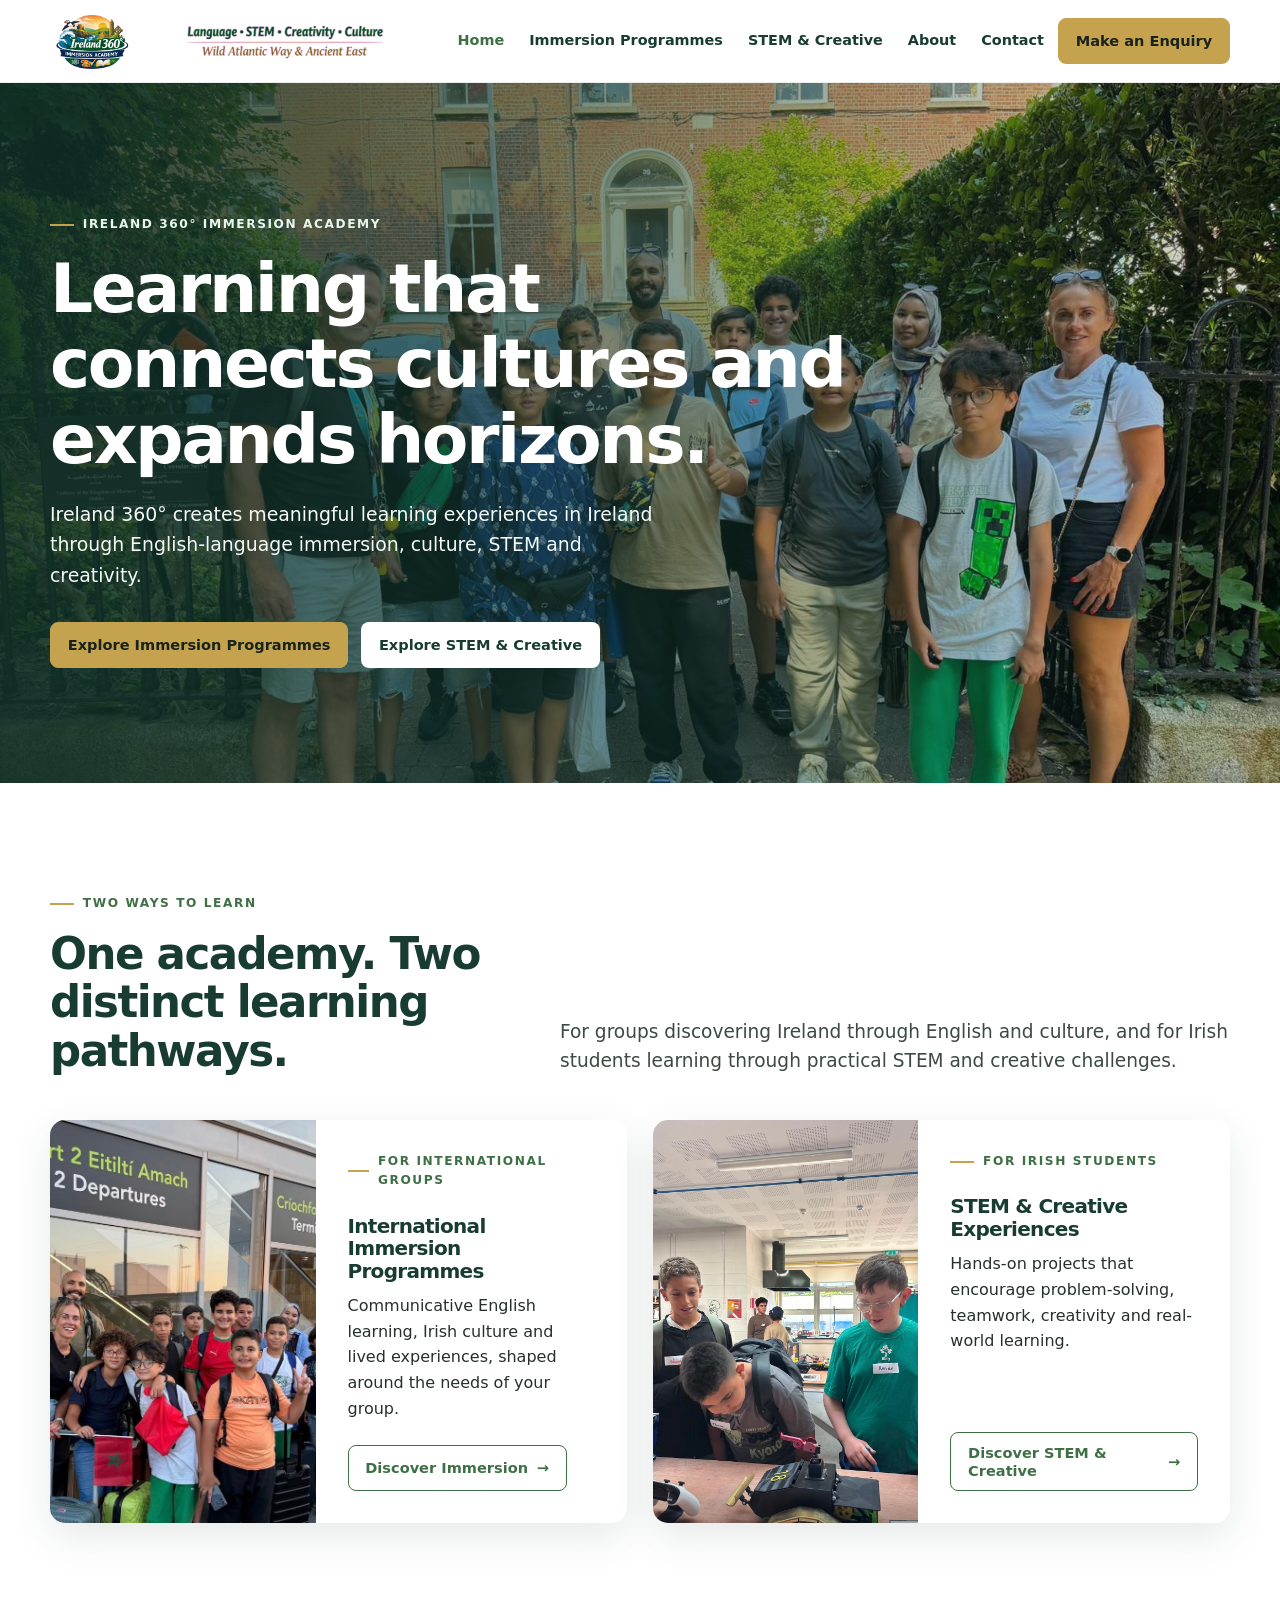
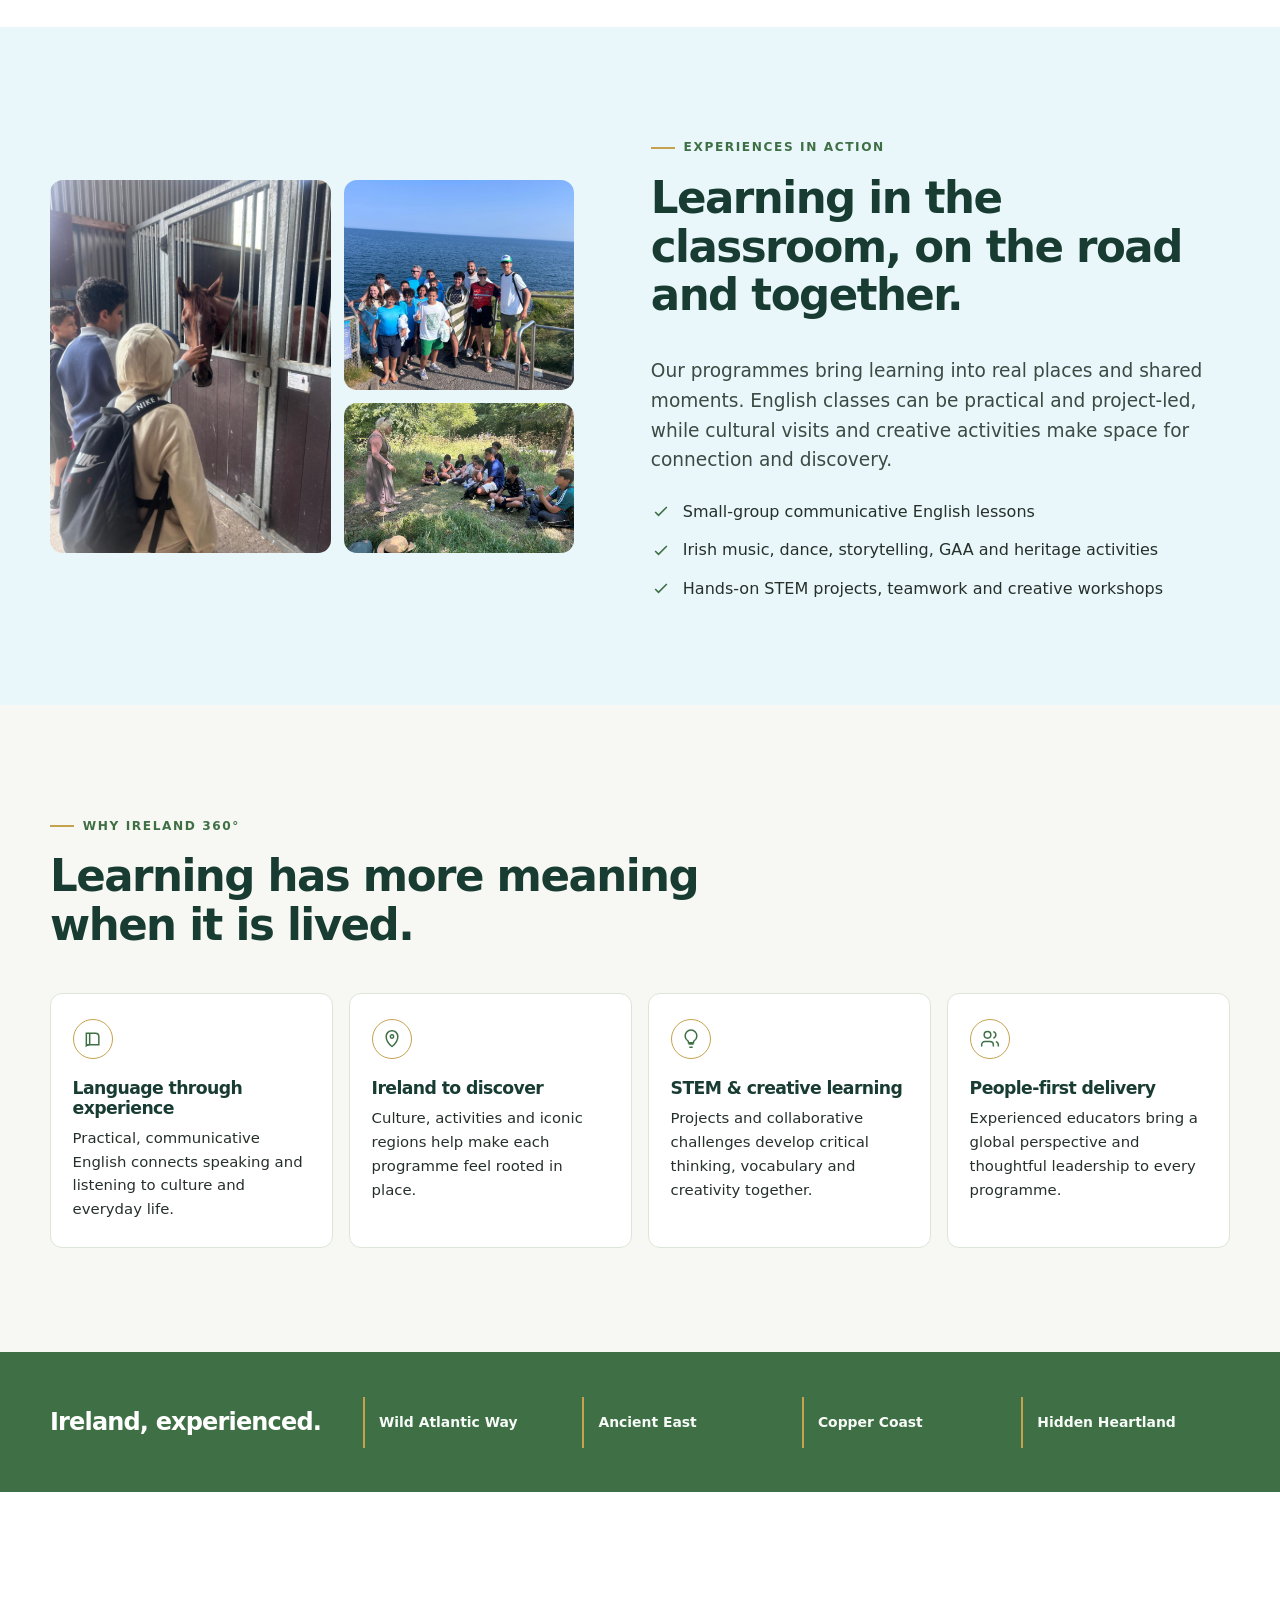
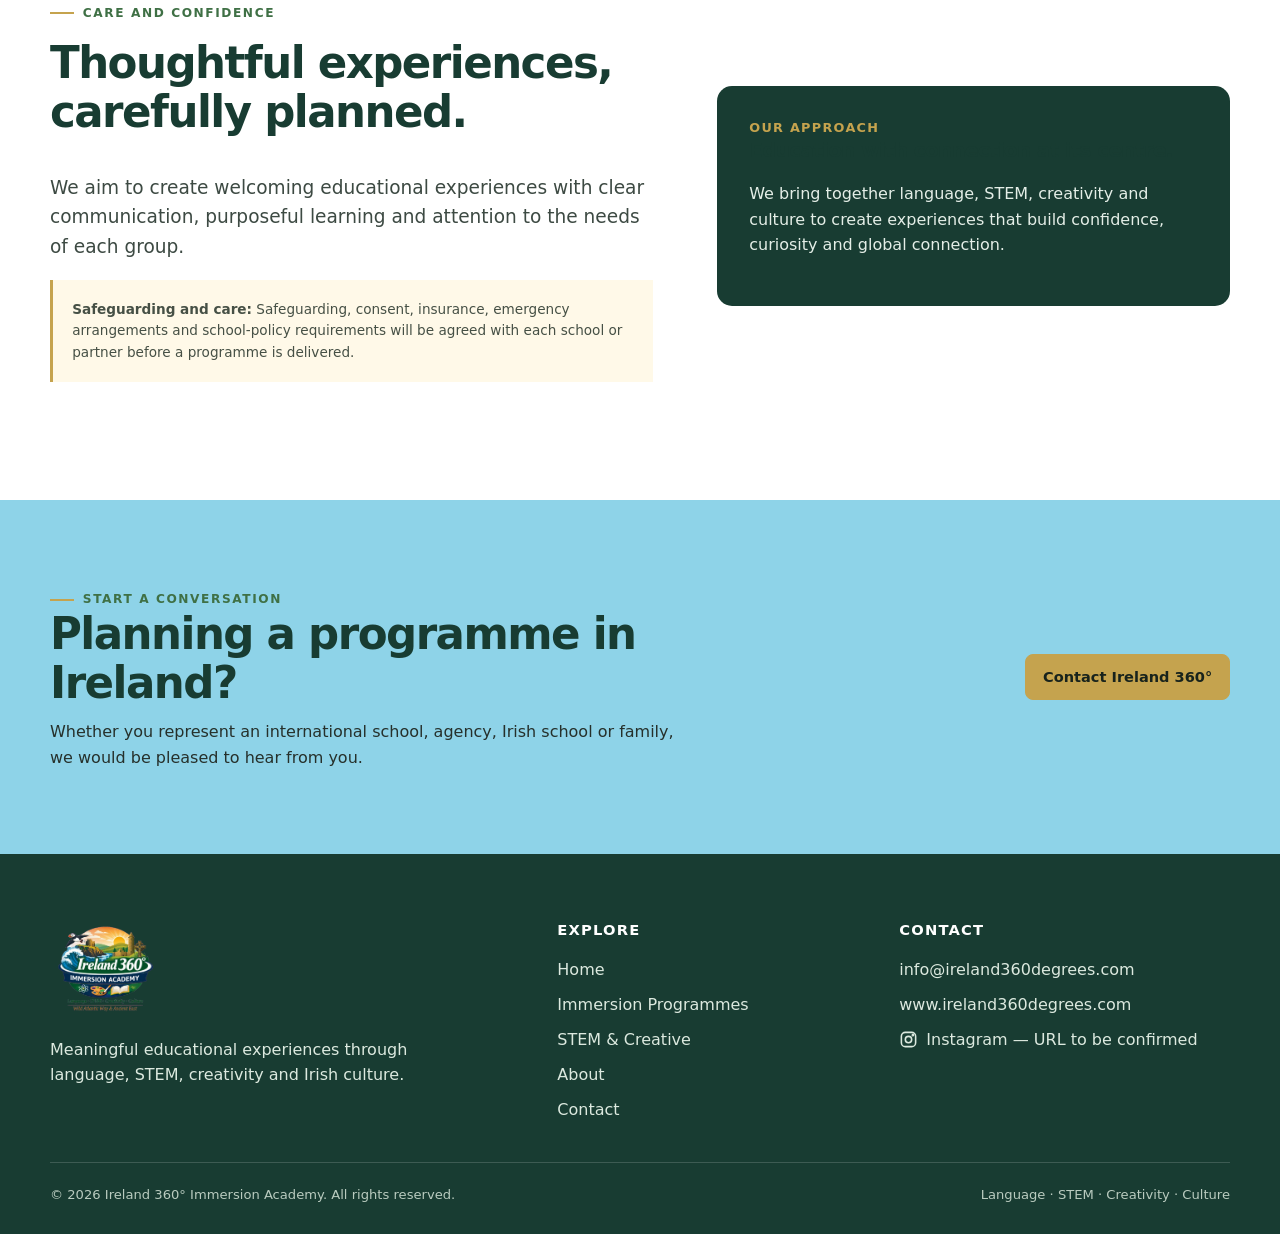
==== index.html @ 7709d3d6 "Publish Ireland 360 website" ====
<!doctype html>
<html lang="en">
<head>
  <meta charset="utf-8">
  <meta name="viewport" content="width=device-width, initial-scale=1">
  <link rel="icon" type="image/png" sizes="512x512" href="assets/favicon-512.png">
  <meta name="description" content="Ireland 360° Immersion Academy creates meaningful learning experiences through language, STEM, creativity and culture in Ireland.">
  <title>Ireland 360° Immersion Academy | Language, STEM, Creativity & Culture</title>
  <link rel="stylesheet" href="style.css">
</head>
<body>
  <a class="skip-link" href="#main">Skip to content</a>
  <header class="site-header">
    <div class="container nav-wrap">
      <a class="brand" href="index.html" aria-label="Ireland 360° Immersion Academy home"><img class="brand__mark" src="assets/logo image-removebg-preview.png" alt="Ireland 360° Immersion Academy"><img class="brand__wordmark" src="assets/logo-writing-upscaled-centred.png" alt="Ireland 360° Immersion Academy"></a>
      <button class="menu-toggle" type="button" aria-label="Open navigation" aria-controls="primary-navigation" aria-expanded="false"><svg viewBox="0 0 24 24" aria-hidden="true"><path d="M4 7h16M4 12h16M4 17h16" fill="none" stroke="currentColor" stroke-width="2" stroke-linecap="round"/></svg></button>
      <nav id="primary-navigation" class="primary-nav" data-open="false" aria-label="Main navigation">
        <a href="index.html" aria-current="page">Home</a><a href="immersion.html">Immersion Programmes</a><a href="stem-creative.html">STEM &amp; Creative</a><a href="about.html">About</a><a href="contact.html">Contact</a><a class="button button--gold" href="contact.html">Make an Enquiry</a>
      </nav>
    </div>
  </header>
  <main id="main">
    <section class="hero">
      <img class="hero__image" src="Photos/ireland-360-marrakech-students-city-group-portrait-01.jpeg" alt="Ireland 360° students and educators together in Dublin" fetchpriority="high">
      <div class="hero__overlay"></div>
      <div class="container hero__content">
        <p class="eyebrow">Ireland 360° Immersion Academy</p>
        <h1>Learning that connects cultures and expands horizons.</h1>
        <p class="lead">Ireland 360° creates meaningful learning experiences in Ireland through English-language immersion, culture, STEM and creativity.</p>
        <div class="hero-actions"><a class="button button--gold" href="immersion.html">Explore Immersion Programmes</a><a class="button button--light" href="stem-creative.html">Explore STEM &amp; Creative</a></div>
      </div>
    </section>

    <section class="section section--white">
      <div class="container">
        <div class="section-heading"><div><p class="eyebrow">Two ways to learn</p><h2>One academy. Two distinct learning pathways.</h2></div><p class="lead">For groups discovering Ireland through English and culture, and for Irish students learning through practical STEM and creative challenges.</p></div>
        <div class="pathways">
          <article class="pathway-card"><img class="pathway-card__image" src="Photos/ireland-360-marrakech-students-dublin-airport-arrival-01.jpeg" alt="Students arriving in Ireland at Dublin Airport" loading="lazy"><div class="pathway-card__body"><p class="eyebrow">For international groups</p><h3>International Immersion Programmes</h3><p>Communicative English learning, Irish culture and lived experiences, shaped around the needs of your group.</p><a class="button button--ghost" href="immersion.html">Discover Immersion <span aria-hidden="true">→</span></a></div></article>
          <article class="pathway-card"><img class="pathway-card__image" src="Photos/ireland-360-marrakech-students-classroom-activity-01.jpeg" alt="Students taking part in a hands-on classroom activity" loading="lazy"><div class="pathway-card__body"><p class="eyebrow">For Irish students</p><h3>STEM &amp; Creative Experiences</h3><p>Hands-on projects that encourage problem-solving, teamwork, creativity and real-world learning.</p><a class="button button--ghost" href="stem-creative.html">Discover STEM &amp; Creative <span aria-hidden="true">→</span></a></div></article>
        </div>
      </div>
    </section>

    <section class="section section--sky"><div class="container experience"><div class="photo-grid"><img src="Photos/ireland-360-marrakech-students-national-stud-horse-stables-01.jpeg" alt="Students visiting the National Stud horse stables" loading="lazy"><img src="Photos/ireland-360-marrakech-students-coastal-swim-02.jpeg" alt="Students enjoying a coastal swim in Ireland" loading="lazy"><img src="Photos/ireland-360-marrakech-students-historic-house-interior-01.jpeg" alt="Students exploring the interior of a historic Irish house" loading="lazy"></div><div><p class="eyebrow">Experiences in action</p><h2>Learning in the classroom, on the road and together.</h2><p class="lead">Our programmes bring learning into real places and shared moments. English classes can be practical and project-led, while cultural visits and creative activities make space for connection and discovery.</p><ul class="check-list"><li><svg viewBox="0 0 24 24" fill="none" stroke="currentColor" stroke-width="2"><path d="m5 12 4 4L19 6"/></svg><span>Small-group communicative English lessons</span></li><li><svg viewBox="0 0 24 24" fill="none" stroke="currentColor" stroke-width="2"><path d="m5 12 4 4L19 6"/></svg><span>Irish music, dance, storytelling, GAA and heritage activities</span></li><li><svg viewBox="0 0 24 24" fill="none" stroke="currentColor" stroke-width="2"><path d="m5 12 4 4L19 6"/></svg><span>Hands-on STEM projects, teamwork and creative workshops</span></li></ul></div></div></section>

    <section class="section">
      <div class="container"><div class="section-heading"><div><p class="eyebrow">Why Ireland 360°</p><h2>Learning has more meaning when it is lived.</h2></div></div>
        <div class="values">
          <article class="value"><div class="value__icon"><svg viewBox="0 0 24 24" aria-hidden="true"><path d="M4 5h11a4 4 0 0 1 4 4v10H8a4 4 0 0 0-4 1V5Z"/><path d="M8 19a4 4 0 0 0-4 1M8 5v14"/></svg></div><h3>Language through experience</h3><p>Practical, communicative English connects speaking and listening to culture and everyday life.</p></article>
          <article class="value"><div class="value__icon"><svg viewBox="0 0 24 24" aria-hidden="true"><path d="M12 21s7-5.3 7-12A7 7 0 1 0 5 9c0 6.7 7 12 7 12Z"/><circle cx="12" cy="9" r="2"/></svg></div><h3>Ireland to discover</h3><p>Culture, activities and iconic regions help make each programme feel rooted in place.</p></article>
          <article class="value"><div class="value__icon"><svg viewBox="0 0 24 24" aria-hidden="true"><path d="M9 18h6M10 22h4M8 14a7 7 0 1 1 8 0c-1.1.7-1 2.4-1 2.4H9S9.1 14.7 8 14Z"/></svg></div><h3>STEM &amp; creative learning</h3><p>Projects and collaborative challenges develop critical thinking, vocabulary and creativity together.</p></article>
          <article class="value"><div class="value__icon"><svg viewBox="0 0 24 24" aria-hidden="true"><path d="M16 21v-2a4 4 0 0 0-4-4H6a4 4 0 0 0-4 4v2M9 11a4 4 0 1 0 0-8 4 4 0 0 0 0 8ZM22 21v-2a4 4 0 0 0-3-3.87M16 3.13a4 4 0 0 1 0 7.75"/></svg></div><h3>People-first delivery</h3><p>Experienced educators bring a global perspective and thoughtful leadership to every programme.</p></article>
        </div>
      </div>
    </section>

    <section class="regions"><div class="container regions__inner"><h2>Ireland, experienced.</h2><div class="region-list"><div class="region">Wild Atlantic Way</div><div class="region">Ancient East</div><div class="region">Copper Coast</div><div class="region">Hidden Heartland</div></div></div></section>

    <section class="section section--white"><div class="container confidence"><div><p class="eyebrow">Care and confidence</p><h2>Thoughtful experiences, carefully planned.</h2><p class="lead">We aim to create welcoming educational experiences with clear communication, purposeful learning and attention to the needs of each group.</p><p class="note"><strong>Safeguarding and care:</strong> Safeguarding, consent, insurance, emergency arrangements and school-policy requirements will be agreed with each school or partner before a programme is delivered.</p></div><aside class="confidence__panel"><strong>Our approach</strong><h3>Education with connection at its centre.</h3><p>We bring together language, STEM, creativity and culture to create experiences that build confidence, curiosity and global connection.</p></aside></div></section>

    <section class="cta-band"><div class="container cta-band__inner"><div><p class="eyebrow">Start a conversation</p><h2>Planning a programme in Ireland?</h2><p>Whether you represent an international school, agency, Irish school or family, we would be pleased to hear from you.</p></div><a class="button button--gold" href="contact.html">Contact Ireland 360°</a></div></section>
  </main>
  <footer class="site-footer"><div class="container"><div class="footer-grid"><div class="footer-brand"><img src="assets/logo-removebg-preview.png" alt="Ireland 360° Immersion Academy"><p>Meaningful educational experiences through language, STEM, creativity and Irish culture.</p></div><div><p class="footer-title">Explore</p><nav class="footer-links" aria-label="Footer navigation"><a href="index.html">Home</a><a href="immersion.html">Immersion Programmes</a><a href="stem-creative.html">STEM &amp; Creative</a><a href="about.html">About</a><a href="contact.html">Contact</a></nav></div><div><p class="footer-title">Contact</p><div class="footer-links"><a href="mailto:info@ireland360degrees.com">info@ireland360degrees.com</a><a href="https://www.ireland360degrees.com">www.ireland360degrees.com</a><a class="instagram" href="#" aria-label="Instagram profile (URL to be confirmed)"><svg viewBox="0 0 24 24" fill="none" stroke="currentColor" stroke-width="2" aria-hidden="true"><rect x="3" y="3" width="18" height="18" rx="5"/><circle cx="12" cy="12" r="4"/><circle cx="17.5" cy="6.5" r=".7" fill="currentColor"/></svg>Instagram — URL to be confirmed</a></div></div></div><div class="footer-bottom"><span>© 2026 Ireland 360° Immersion Academy. All rights reserved.</span><span>Static prototype</span></div></div></footer>
  <script src="script.js"></script>
</body>
</html>
---- style.css ----
/* Ireland 360° Immersion Academy - shared site styles */
:root {
  --forest: #3F7045;
  --navy: #183C32;
  --moss: #6D8249;
  --gold: #C5A34E;
  --sky: #8ED3E8;
  --ivory: #F7F8F3;
  --charcoal: #26302B;
  --white: #FFFFFF;
  --border: #DDE5D8;
  --shadow: 0 14px 40px rgba(24, 60, 50, .11);
  --radius: 15px;
  --content: 1180px;
}

* { box-sizing: border-box; }
html { scroll-behavior: smooth; }
#get-in-touch { scroll-margin-top: 90px; }
body { margin: 0; overflow-x: hidden; background: var(--ivory); color: var(--charcoal); font-family: Inter, ui-sans-serif, system-ui, -apple-system, BlinkMacSystemFont, "Segoe UI", sans-serif; font-size: 16px; line-height: 1.6; }
img { display: block; max-width: 100%; }
a { color: inherit; text-decoration: none; }
button, input, select, textarea { font: inherit; }
button { cursor: pointer; }

.skip-link { position: fixed; z-index: 100; top: -5rem; left: 1rem; padding: .7rem 1rem; color: var(--white); background: var(--navy); border-radius: 0 0 8px 8px; }
.skip-link:focus { top: 0; }
:focus-visible { outline: 3px solid var(--gold); outline-offset: 3px; }

.container { width: min(var(--content), calc(100% - 3rem)); margin-inline: auto; }
.section { padding: 6.5rem 0; }
.section--white { background: var(--white); }
.section--sky { background: #e9f7fb; }
.eyebrow { display: inline-flex; align-items: center; gap: .55rem; margin: 0 0 1rem; color: var(--forest); font-size: .76rem; font-weight: 800; letter-spacing: .13em; text-transform: uppercase; }
.eyebrow::before { width: 24px; height: 2px; background: var(--gold); content: ""; }
h1, h2, h3, p { margin-top: 0; }
h1, h2, h3 { color: var(--navy); font-weight: 750; letter-spacing: -.035em; line-height: 1.12; }
h1 { max-width: 800px; font-size: clamp(2.45rem, 5.3vw, 4.85rem); }
h2 { font-size: clamp(2rem, 3.4vw, 3rem); }
h3 { font-size: 1.25rem; }
.lead { max-width: 670px; color: #3d4a43; font-size: 1.16rem; }
.section-heading { display: flex; align-items: end; justify-content: space-between; gap: 2rem; margin-bottom: 2.75rem; }
.section-heading h2 { max-width: 650px; margin-bottom: 0; }
.section-heading .lead { margin-bottom: 0; }

.site-header { position: sticky; z-index: 50; top: 0; border-bottom: 1px solid rgba(24,60,50,.09); background: rgba(255,255,255,.96); backdrop-filter: blur(11px); }
.nav-wrap { display: flex; min-height: 82px; align-items: center; justify-content: space-between; gap: 1.5rem; }
.brand { display: inline-flex; flex: 0 0 auto; align-items: center; }
.brand img { width: 136px; height: 65px; object-fit: contain; object-position: left center; }
.site-header .brand { gap: 1rem; }
.site-header .brand > img:first-child { width: 82px; height: 65px; content: url("assets/logo image-removebg-preview.png"); }
.site-header .brand .brand__wordmark { display: none; }
.site-header .brand::after { width: 270px; height: 52px; background: url("assets/logo-writing-upscaled-centred.png") center / contain no-repeat; content: ""; }
.primary-nav { display: flex; align-items: center; gap: .2rem; }
.primary-nav a:not(.button) { padding: .6rem .68rem; color: var(--navy); font-size: .9rem; font-weight: 700; }
.primary-nav a:not(.button):hover, .primary-nav a[aria-current="page"] { color: var(--forest); }
.menu-toggle { display: none; width: 44px; height: 44px; padding: 0; border: 1px solid var(--border); border-radius: 10px; background: var(--white); color: var(--navy); }
.menu-toggle svg { width: 22px; height: 22px; }

.button { display: inline-flex; min-height: 46px; align-items: center; justify-content: center; gap: .55rem; padding: .68rem 1.05rem; border: 1px solid transparent; border-radius: 8px; font-size: .91rem; font-weight: 800; line-height: 1.2; transition: transform .18s ease, box-shadow .18s ease, background .18s ease; }
.button:hover { transform: translateY(-2px); box-shadow: 0 8px 20px rgba(24,60,50,.16); }
.button--gold { border-color: var(--gold); background: var(--gold); color: #18231c; }
.button--forest { border-color: var(--forest); background: var(--forest); color: var(--white); }
.button--light { border-color: rgba(255,255,255,.65); background: var(--white); color: var(--navy); }
.button--ghost { border-color: var(--forest); background: transparent; color: var(--forest); }

.hero { position: relative; min-height: min(700px, calc(100svh - 82px)); display: grid; align-items: end; overflow: hidden; background: var(--navy); color: var(--white); }
.hero__image, .hero__overlay { position: absolute; inset: 0; }
.hero__image { width: 100%; height: 100%; object-fit: cover; object-position: center 45%; }
.hero__overlay { background: linear-gradient(90deg, rgba(16,48,39,.87) 0%, rgba(20,58,48,.55) 48%, rgba(24,60,50,.12) 100%); }
.hero__content { position: relative; z-index: 1; padding: clamp(4rem, 9vw, 8rem) 0; }
.hero h1 { margin-bottom: 1.3rem; color: var(--white); }
.hero .eyebrow { color: #e7f7ec; }
.hero .lead { max-width: 610px; color: #f5faf6; font-size: 1.18rem; }
.hero-actions { display: flex; flex-wrap: wrap; gap: .8rem; margin-top: 2rem; }
.page-hero { position: relative; min-height: 470px; display: grid; align-items: end; overflow: hidden; color: var(--white); background: var(--navy); }
.page-hero .hero__overlay { background: linear-gradient(90deg, rgba(17,50,41,.94), rgba(17,50,41,.68) 68%, rgba(17,50,41,.42)); }
.page-hero .eyebrow { color: var(--white); }
.page-hero h1, .page-hero .lead { color: var(--white); text-shadow: 0 1px 2px rgba(8, 28, 23, .45); }
.page-hero .hero__content { padding: 6rem 0 4.5rem; }
.page-hero h1 { color: var(--white); }

.pathways { display: grid; grid-template-columns: repeat(2, minmax(0, 1fr)); gap: 1.6rem; }
.pathway-card { display: grid; grid-template-columns: 46% 54%; min-height: 330px; overflow: hidden; border-radius: var(--radius); background: var(--white); box-shadow: var(--shadow); }
.pathway-card__image { width: 100%; height: 100%; object-fit: cover; }
.pathway-card__body { display: flex; flex-direction: column; align-items: flex-start; padding: 2rem; }
.pathway-card__body h3 { margin-bottom: .7rem; }
.pathway-card__body p { margin-bottom: 1.5rem; }
.pathway-card .button { margin-top: auto; }

.values { display: grid; grid-template-columns: repeat(4, 1fr); gap: 1rem; }
.value { padding: 1.55rem 1.35rem; border: 1px solid var(--border); border-radius: 12px; background: var(--white); }
.value__icon { width: 40px; height: 40px; display: grid; place-items: center; margin-bottom: 1.25rem; border: 1.5px solid var(--gold); border-radius: 50%; color: var(--forest); }
.value__icon svg { width: 20px; height: 20px; stroke: currentColor; stroke-width: 1.8; fill: none; }
.value h3 { margin-bottom: .55rem; font-size: 1.08rem; }
.value p { margin-bottom: 0; font-size: .93rem; }

.experience { display: grid; grid-template-columns: .95fr 1.05fr; align-items: center; gap: clamp(2rem, 6vw, 6rem); }
.photo-grid { display: grid; grid-template-columns: 1.1fr .9fr; grid-template-rows: 210px 150px; gap: .8rem; }
.photo-grid img { width: 100%; height: 100%; border-radius: 13px; object-fit: cover; }
.photo-grid img:first-child { grid-row: span 2; }
.check-list { display: grid; gap: .8rem; padding: 0; margin: 1.5rem 0 0; list-style: none; }
.check-list li { display: flex; gap: .75rem; align-items: flex-start; }
.check-list svg { flex: 0 0 auto; width: 20px; height: 20px; margin-top: .22rem; color: var(--forest); }

.regions { padding: 2.8rem 0; color: var(--white); background: var(--forest); }
.regions__inner { display: grid; grid-template-columns: auto 1fr; align-items: center; gap: 2.6rem; }
.regions h2 { margin: 0; color: var(--white); font-size: 1.5rem; }
.region-list { display: grid; grid-template-columns: repeat(4, 1fr); gap: .65rem; }
.region { padding: .9rem; border-left: 2px solid var(--gold); color: #f7fbf8; font-size: .87rem; font-weight: 750; }

.confidence { display: grid; grid-template-columns: 1fr .85fr; gap: 4rem; align-items: center; }
.note { padding: 1.15rem 1.2rem; border-left: 3px solid var(--gold); background: #fff9e8; color: #465045; font-size: .85rem; }
.confidence__panel { padding: 2rem; border-radius: var(--radius); background: var(--navy); color: var(--white); }
.confidence__panel p { color: #e4eee7; }
.confidence__panel strong { display: block; color: var(--gold); font-size: .8rem; letter-spacing: .1em; text-transform: uppercase; }

.cta-band { padding: 5.2rem 0; background: var(--sky); }
.cta-band__inner { display: flex; align-items: center; justify-content: space-between; gap: 2rem; }
.cta-band h2 { max-width: 650px; margin: 0 0 .75rem; }
.cta-band p { max-width: 650px; margin: 0; }

.split { display: grid; grid-template-columns: 1fr 1fr; gap: clamp(2rem, 7vw, 7rem); align-items: center; }
.split--reverse .split__content { order: 2; }
.split__image { width: 100%; min-height: 420px; border-radius: var(--radius); object-fit: cover; box-shadow: var(--shadow); }
.about-profile .split__image { width: min(100%, 360px); min-height: 0; aspect-ratio: 1 / 1; justify-self: center; object-position: center; }
.topic-grid { display: grid; grid-template-columns: repeat(3, 1fr); gap: 1rem; }
.topic-card { padding: 1.5rem; border-radius: 12px; background: var(--white); border: 1px solid var(--border); }
.topic-card h3 { margin-bottom: .55rem; font-size: 1.1rem; }
.topic-card p { margin-bottom: 0; font-size: .92rem; }
.numbered { display: grid; gap: 1.25rem; }
.numbered__item { display: grid; grid-template-columns: 38px 1fr; gap: .9rem; }
.numbered__item span { width: 38px; height: 38px; display: grid; place-items: center; border-radius: 50%; background: var(--forest); color: var(--white); font-weight: 800; }
.numbered__item h3 { margin-bottom: .2rem; }
.numbered__item p { margin-bottom: 0; }

.about-intro { display: grid; grid-template-columns: 1fr .87fr; align-items: start; gap: 5rem; }
.quote-block { padding: 2.2rem; border-radius: var(--radius); background: var(--forest); color: var(--white); }
.quote-block p { margin: 0; color: var(--white); font-size: 1.35rem; line-height: 1.35; }
.quote-block .eyebrow { margin-top: 1.25rem; margin-bottom: 0; color: #e5f5e8; }
.about-images { display: grid; grid-template-columns: 1.1fr .9fr; gap: .9rem; margin-top: 3rem; }
.about-images img { width: 100%; height: 320px; border-radius: var(--radius); object-fit: cover; }
.about-images img:last-child { margin-top: 3rem; }
.about-images--single { grid-template-columns: minmax(0, 1fr); max-width: 760px; margin-inline: auto; }
.about-images--single img { width: 100%; aspect-ratio: 1 / 1; height: auto; margin-top: 0 !important; object-fit: cover; object-position: center 58%; }

.contact-grid { display: grid; grid-template-columns: .8fr 1.2fr; gap: clamp(2rem, 7vw, 7rem); align-items: start; }
.contact-details { display: grid; gap: 1rem; margin-top: 2rem; }
.contact-detail { padding: 1.1rem 1.15rem; border-radius: 10px; background: var(--white); box-shadow: 0 6px 18px rgba(24,60,50,.06); }
.contact-detail:hover { box-shadow: 0 10px 24px rgba(24,60,50,.1); }
.contact-detail span { display: block; margin-bottom: .12rem; color: var(--moss); font-size: .75rem; font-weight: 800; letter-spacing: .09em; text-transform: uppercase; }
.contact-detail a { color: var(--navy); font-weight: 750; overflow-wrap: anywhere; }
.contact-form { padding: clamp(1.5rem, 4vw, 2.6rem); border-radius: var(--radius); background: var(--white); box-shadow: var(--shadow); }
.form-row { display: grid; grid-template-columns: 1fr 1fr; gap: 1rem; }
.field { display: grid; gap: .42rem; margin-bottom: 1.05rem; }
label { color: var(--navy); font-size: .9rem; font-weight: 750; }
input, select, textarea { width: 100%; padding: .78rem .85rem; border: 1px solid #bdc9bf; border-radius: 8px; background: var(--white); color: var(--charcoal); }
textarea { min-height: 145px; resize: vertical; }
input:focus, select:focus, textarea:focus { border-color: var(--forest); outline: 3px solid rgba(197,163,78,.38); }
.form-note { margin: 1rem 0 0; color: #58635b; font-size: .82rem; }

.site-footer { padding: 4rem 0 1.8rem; color: #dce9df; background: var(--navy); }
.footer-grid { display: grid; grid-template-columns: 1.25fr .8fr .9fr; gap: 3rem; padding-bottom: 2.5rem; }
.footer-brand img { width: 170px; max-height: 100px; object-fit: contain; object-position: left center; }
.footer-brand p { max-width: 410px; margin-top: 1.2rem; color: #dce9df; }
.footer-title { margin: 0 0 1rem; color: var(--white); font-size: .92rem; font-weight: 800; letter-spacing: .08em; text-transform: uppercase; }
.footer-links { display: grid; gap: .58rem; }
.footer-links a:hover { color: var(--gold); }
.footer-bottom { display: flex; justify-content: space-between; gap: 1rem; padding-top: 1.3rem; border-top: 1px solid rgba(255,255,255,.16); color: #b9cbbf; font-size: .82rem; }
.footer-bottom span:last-child { font-size: 0; }
.footer-bottom span:last-child::after { content: "Language · STEM · Creativity · Culture"; font-size: .82rem; }
.instagram { display: inline-flex; gap: .5rem; align-items: center; }
.instagram svg { width: 19px; height: 19px; }

@media (max-width: 1000px) {
  .primary-nav a:not(.button) { padding-inline: .45rem; font-size: .84rem; }
  .pathways { gap: 1.1rem; }
  .pathway-card { grid-template-columns: 1fr; }
  .pathway-card__image { height: 210px; }
  .values { grid-template-columns: repeat(2, 1fr); }
  .region-list { grid-template-columns: repeat(2, 1fr); }
  .topic-grid { grid-template-columns: 1fr 1fr; }
}

/* Tablet navigation: give the supplied logo and wordmark room to breathe. */
@media (max-width: 900px) {
  .nav-wrap { min-height: 72px; }
  .menu-toggle { display: grid; place-items: center; }
  .primary-nav { position: absolute; top: calc(100% + 1px); right: 0; left: 0; display: grid; gap: .25rem; padding: 1rem; border-bottom: 1px solid var(--border); background: var(--white); box-shadow: 0 13px 20px rgba(24,60,50,.1); opacity: 0; pointer-events: none; transform: translateY(-8px); transition: opacity .18s ease, transform .18s ease; }
  .primary-nav[data-open="true"] { opacity: 1; pointer-events: auto; transform: translateY(0); }
  .primary-nav a:not(.button) { padding: .75rem; font-size: .96rem; }
  .primary-nav .button { margin-top: .45rem; }
  .site-header .brand > img:first-child { width: 72px; height: 58px; }
  .site-header .brand::after { width: 220px; height: 45px; }
  .section-heading { display: block; }
  .section-heading .lead { margin-top: 1rem; }
  .experience, .split, .confidence, .about-intro, .contact-grid { grid-template-columns: 1fr; gap: 2.5rem; }
  .split--reverse .split__content { order: initial; }
  .split__image { min-height: 360px; }
  .about-profile .split__image { min-height: 0; }
  .cta-band__inner { display: block; }
  .cta-band__inner .button { margin-top: 1.5rem; }
}

@media (max-width: 760px) {
  .container { width: min(var(--content), calc(100% - 2rem)); }
  .section { padding: 4.5rem 0; }
  .nav-wrap { min-height: 72px; }
  .brand img { width: 117px; height: 55px; }
  .site-header .brand { gap: .75rem; }
  .site-header .brand > img:first-child { width: 58px; height: 55px; }
  .site-header .brand::after { width: 245px; height: 49px; }
  .menu-toggle { display: grid; place-items: center; }
  .primary-nav { position: absolute; top: calc(100% + 1px); right: 0; left: 0; display: grid; gap: .25rem; padding: 1rem; border-bottom: 1px solid var(--border); background: var(--white); box-shadow: 0 13px 20px rgba(24,60,50,.1); opacity: 0; pointer-events: none; transform: translateY(-8px); transition: opacity .18s ease, transform .18s ease; }
  .primary-nav[data-open="true"] { opacity: 1; pointer-events: auto; transform: translateY(0); }
  .primary-nav a:not(.button) { padding: .75rem; font-size: .96rem; }
  .primary-nav .button { margin-top: .45rem; }
  .hero { min-height: 625px; }
  .hero__overlay, .page-hero .hero__overlay { background: linear-gradient(0deg, rgba(16,48,39,.92), rgba(16,48,39,.38)); }
  .hero__content, .page-hero .hero__content { padding: 4rem 0 3.5rem; }
  .hero h1 { font-size: clamp(2.3rem, 11vw, 3.4rem); }
  .section-heading, .cta-band__inner { display: block; }
  .section-heading .lead { margin-top: 1rem; }
  .pathways, .experience, .confidence, .split, .about-intro, .contact-grid { grid-template-columns: 1fr; }
  .split--reverse .split__content { order: initial; }
  .pathway-card { grid-template-columns: 1fr; }
  .pathway-card__body { padding: 1.55rem; }
  .values, .topic-grid { grid-template-columns: 1fr; }
  .photo-grid { grid-template-rows: 200px 135px; }
  .regions__inner { grid-template-columns: 1fr; gap: 1.2rem; }
  .region-list { grid-template-columns: 1fr 1fr; }
  .confidence { gap: 2rem; }
  .cta-band__inner .button { margin-top: 1.5rem; }
  .split__image { min-height: 320px; }
  .about-images { grid-template-columns: 1fr 1fr; }
  .about-images img { height: 230px; }
  .about-images--single img { width: min(100%, 520px); aspect-ratio: 1 / 1; height: auto; max-height: none; margin-inline: auto; object-fit: cover; object-position: center 58%; }
  .form-row { grid-template-columns: 1fr; gap: 0; }
  .footer-grid { grid-template-columns: 1fr; gap: 2rem; }
  .footer-bottom { display: grid; }
}

@media (max-width: 420px) {
  .site-header .brand { gap: .55rem; }
  .site-header .brand > img:first-child { width: 52px; height: 50px; }
  .site-header .brand::after { width: 205px; height: 43px; }
  .hero-actions { display: grid; }
  .hero-actions .button { width: 100%; }
  .region-list { grid-template-columns: 1fr; }
  .about-images { grid-template-columns: 1fr; }
  .about-images img:last-child { margin-top: 0; }
}

@media (prefers-reduced-motion: reduce) {
  html { scroll-behavior: auto; }
  *, *::before, *::after { transition-duration: .01ms !important; animation-duration: .01ms !important; animation-iteration-count: 1 !important; }
}
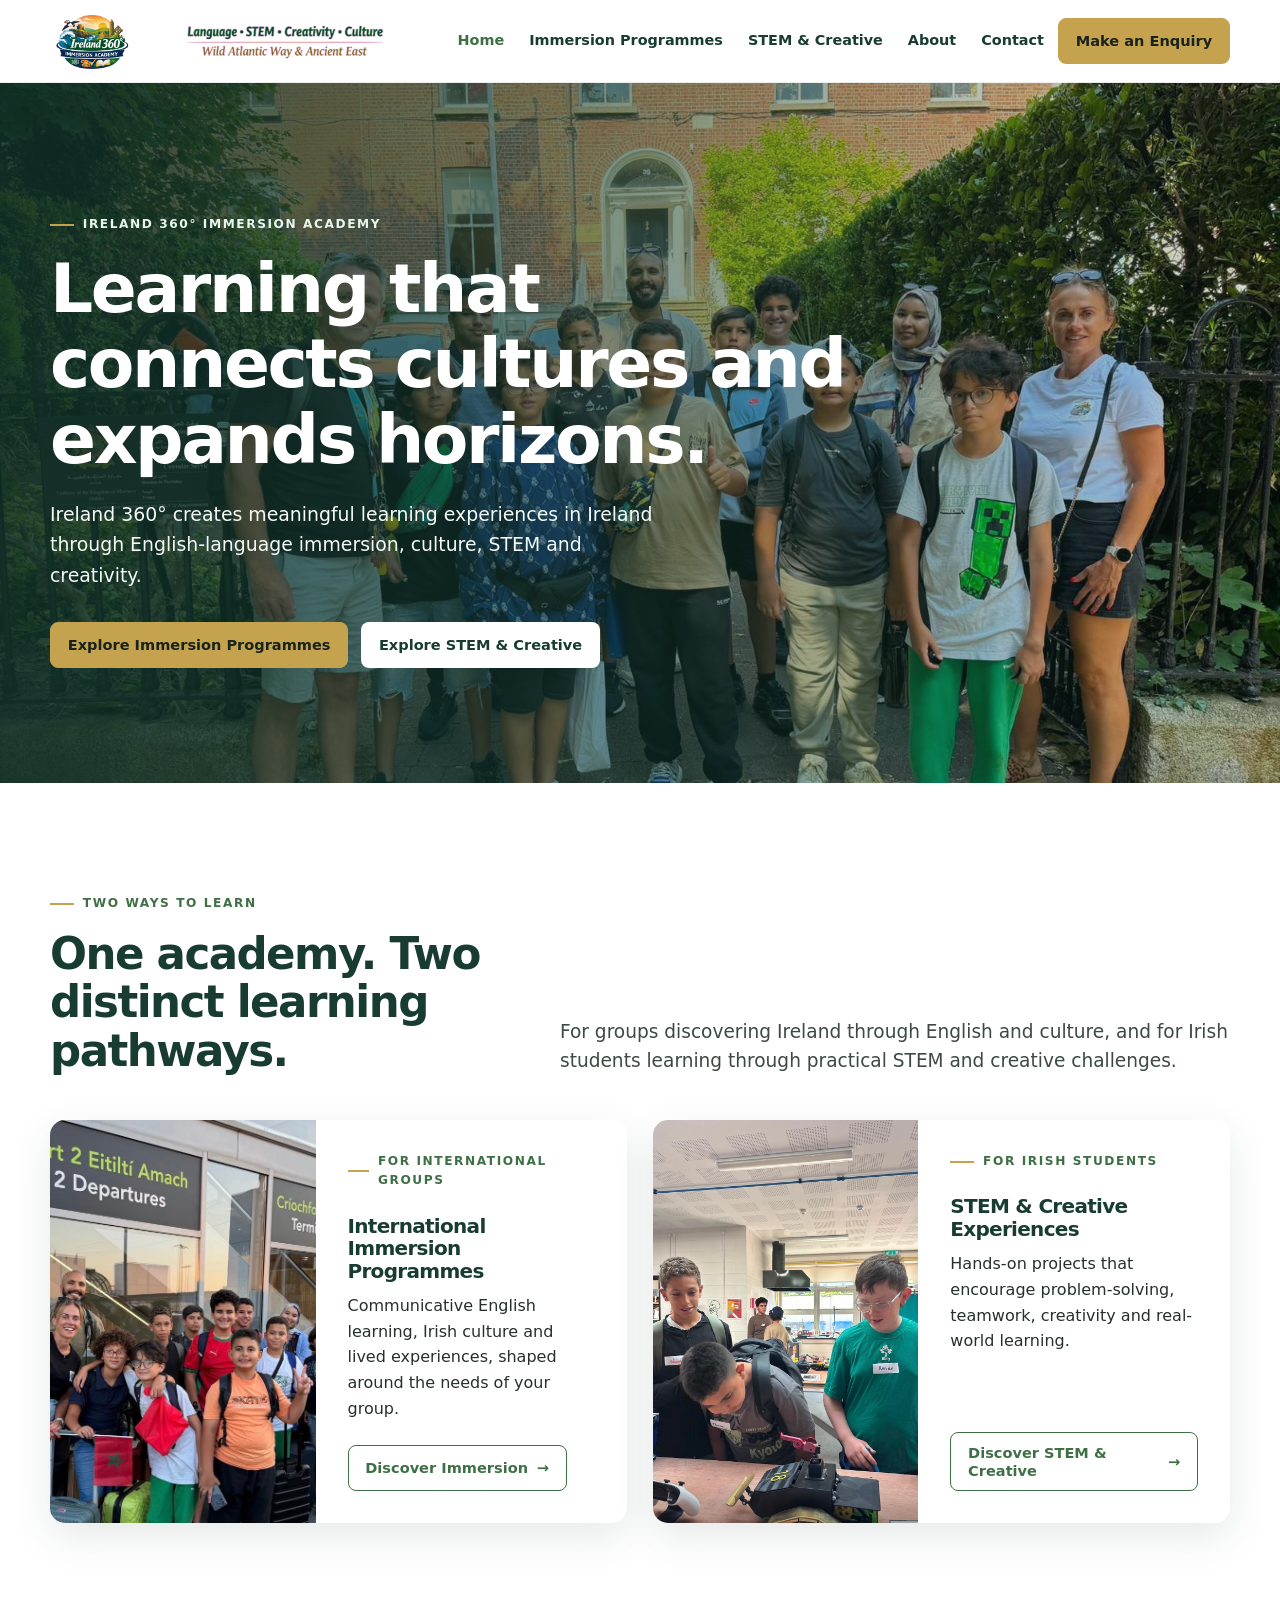
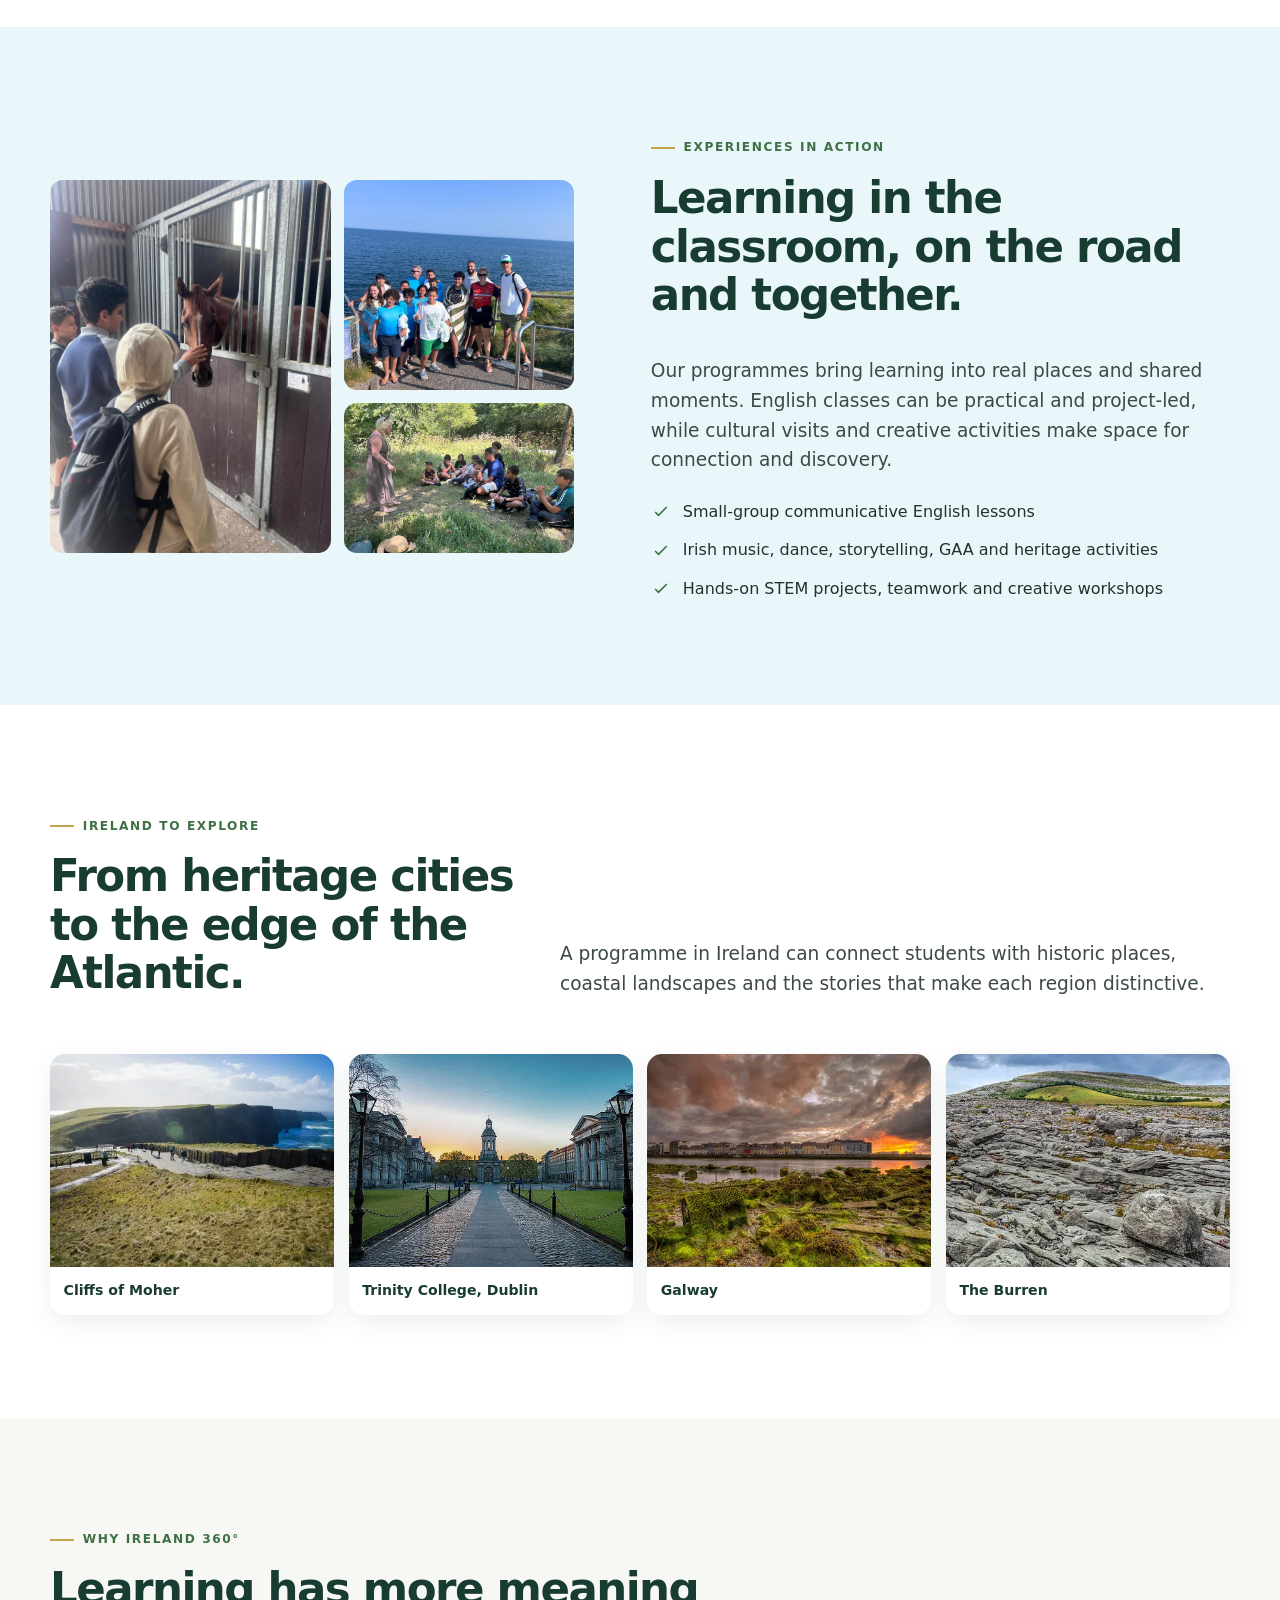
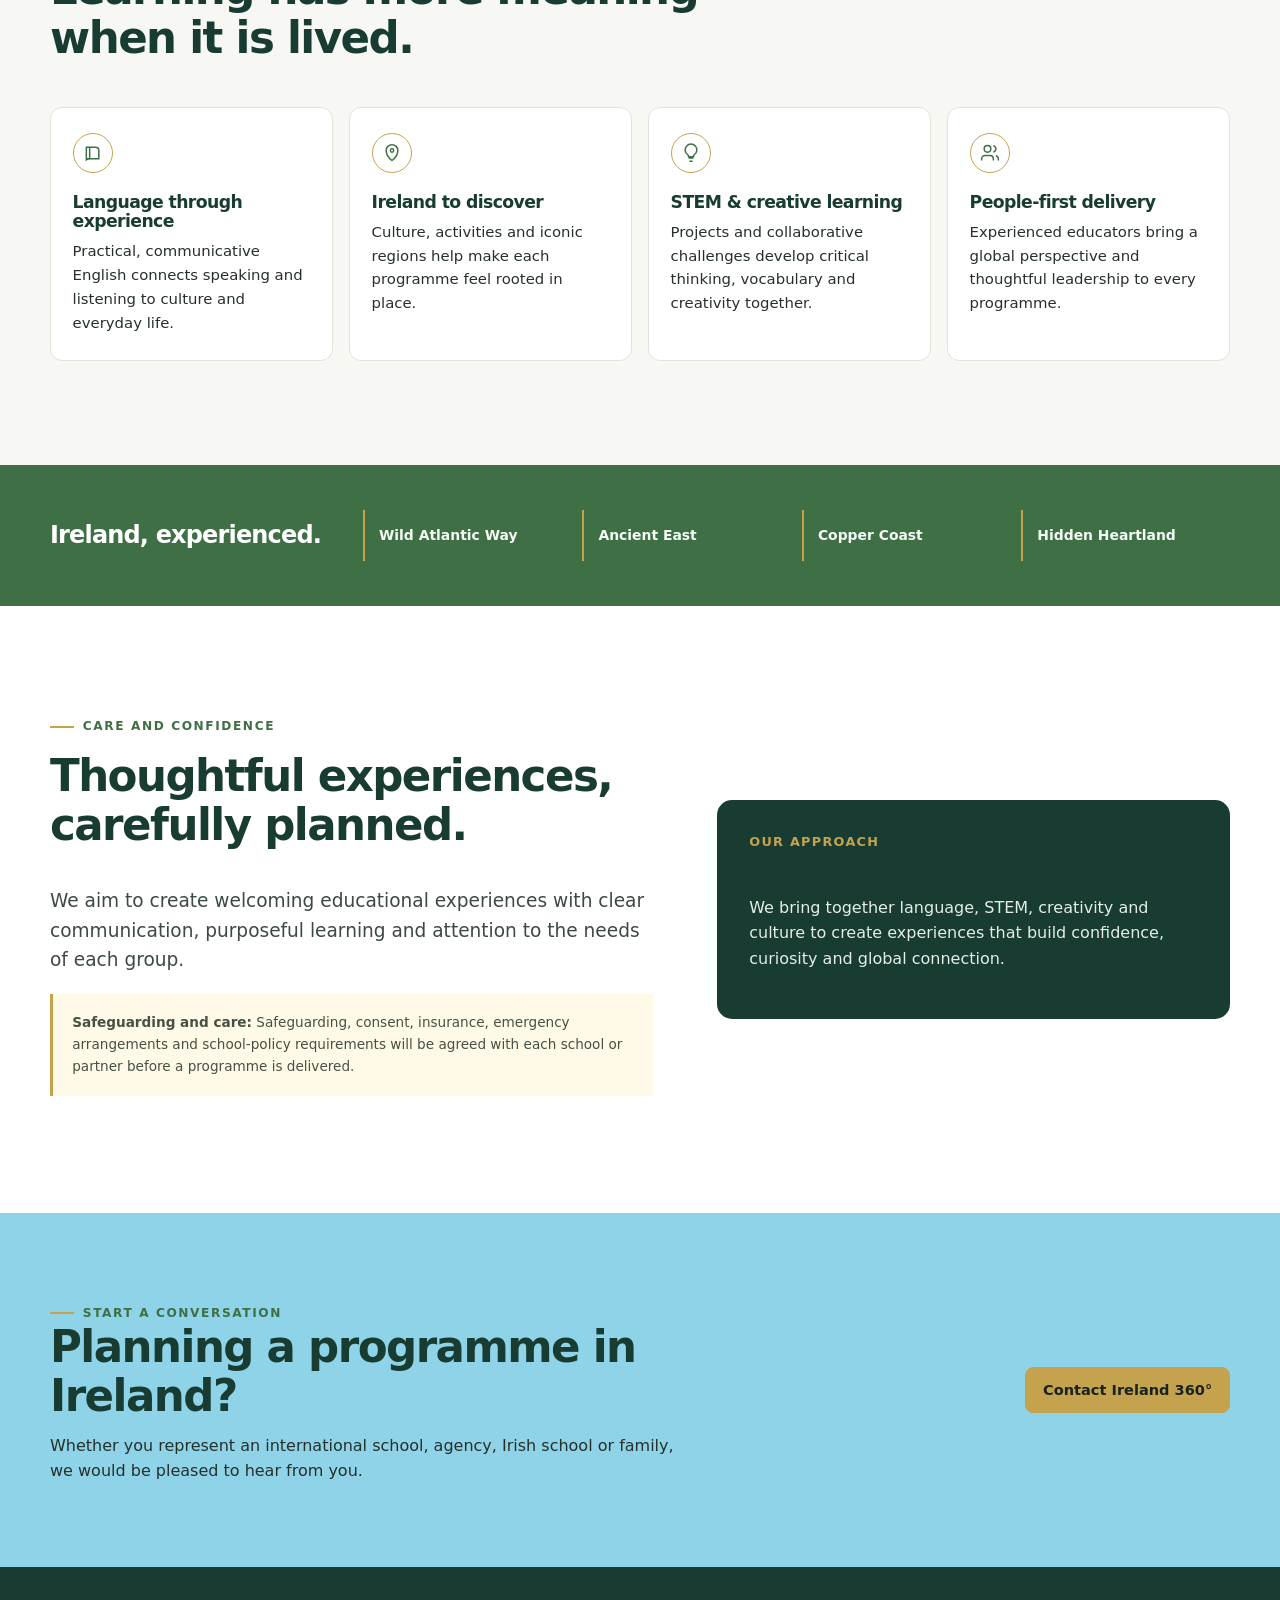
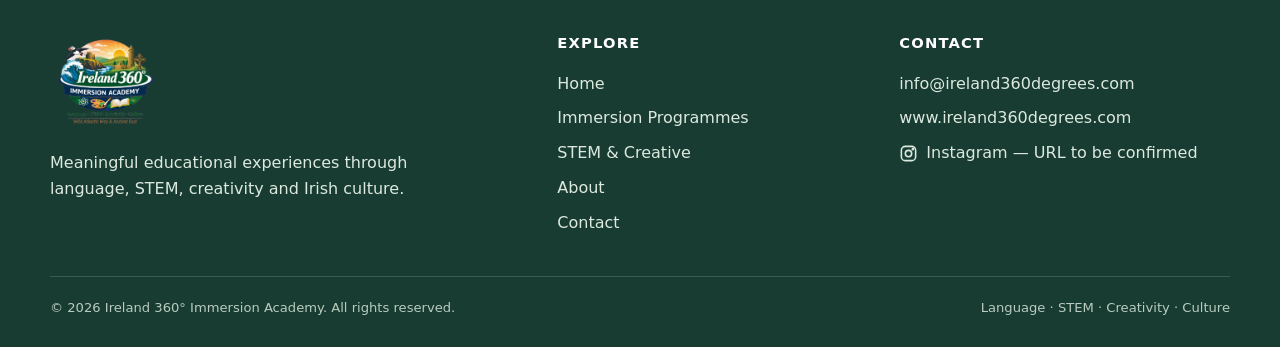
==== commit e738ba27: "Keep contact details only and move heritage gallery home" ====
--- a/index.html
+++ b/index.html
@@ -43,6 +43,8 @@
 
     <section class="section section--sky"><div class="container experience"><div class="photo-grid"><img src="Photos/ireland-360-marrakech-students-national-stud-horse-stables-01.jpeg" alt="Students visiting the National Stud horse stables" loading="lazy"><img src="Photos/ireland-360-marrakech-students-coastal-swim-02.jpeg" alt="Students enjoying a coastal swim in Ireland" loading="lazy"><img src="Photos/ireland-360-marrakech-students-historic-house-interior-01.jpeg" alt="Students exploring the interior of a historic Irish house" loading="lazy"></div><div><p class="eyebrow">Experiences in action</p><h2>Learning in the classroom, on the road and together.</h2><p class="lead">Our programmes bring learning into real places and shared moments. English classes can be practical and project-led, while cultural visits and creative activities make space for connection and discovery.</p><ul class="check-list"><li><svg viewBox="0 0 24 24" fill="none" stroke="currentColor" stroke-width="2"><path d="m5 12 4 4L19 6"/></svg><span>Small-group communicative English lessons</span></li><li><svg viewBox="0 0 24 24" fill="none" stroke="currentColor" stroke-width="2"><path d="m5 12 4 4L19 6"/></svg><span>Irish music, dance, storytelling, GAA and heritage activities</span></li><li><svg viewBox="0 0 24 24" fill="none" stroke="currentColor" stroke-width="2"><path d="m5 12 4 4L19 6"/></svg><span>Hands-on STEM projects, teamwork and creative workshops</span></li></ul></div></div></section>
 
+    <section class="section section--white"><div class="container"><div class="section-heading"><div><p class="eyebrow">Ireland to explore</p><h2>From heritage cities to the edge of the Atlantic.</h2></div><p class="lead">A programme in Ireland can connect students with historic places, coastal landscapes and the stories that make each region distinctive.</p></div><div class="heritage-gallery" aria-label="Irish heritage destinations"><figure><img src="Photos/Stock/cliffsOfMoher.webp" alt="The Cliffs of Moher on Ireland's Atlantic coast" loading="lazy"><figcaption>Cliffs of Moher</figcaption></figure><figure><img src="Photos/Stock/Trinity.webp" alt="Trinity College in Dublin" loading="lazy"><figcaption>Trinity College, Dublin</figcaption></figure><figure><img src="Photos/Stock/galwayCity.webp" alt="Galway city and its historic streets" loading="lazy"><figcaption>Galway</figcaption></figure><figure><img src="Photos/Stock/theBurren.webp" alt="The Burren landscape in County Clare" loading="lazy"><figcaption>The Burren</figcaption></figure></div></div></section>
+
     <section class="section">
       <div class="container"><div class="section-heading"><div><p class="eyebrow">Why Ireland 360°</p><h2>Learning has more meaning when it is lived.</h2></div></div>
         <div class="values">
--- a/style.css
+++ b/style.css
@@ -99,6 +99,10 @@
 .photo-grid { display: grid; grid-template-columns: 1.1fr .9fr; grid-template-rows: 210px 150px; gap: .8rem; }
 .photo-grid img { width: 100%; height: 100%; border-radius: 13px; object-fit: cover; }
 .photo-grid img:first-child { grid-row: span 2; }
+.heritage-gallery { display: grid; grid-template-columns: repeat(4, 1fr); gap: .9rem; margin-top: 3.5rem; }
+.heritage-gallery figure { margin: 0; overflow: hidden; border-radius: var(--radius); background: var(--white); box-shadow: 0 8px 22px rgba(24,60,50,.08); }
+.heritage-gallery img { width: 100%; aspect-ratio: 4 / 3; object-fit: cover; }
+.heritage-gallery figcaption { padding: .7rem .85rem .85rem; color: var(--navy); font-size: .88rem; font-weight: 750; }
 .check-list { display: grid; gap: .8rem; padding: 0; margin: 1.5rem 0 0; list-style: none; }
 .check-list li { display: flex; gap: .75rem; align-items: flex-start; }
 .check-list svg { flex: 0 0 auto; width: 20px; height: 20px; margin-top: .22rem; color: var(--forest); }
@@ -133,6 +137,23 @@
 .numbered__item span { width: 38px; height: 38px; display: grid; place-items: center; border-radius: 50%; background: var(--forest); color: var(--white); font-weight: 800; }
 .numbered__item h3 { margin-bottom: .2rem; }
 .numbered__item p { margin-bottom: 0; }
+.accommodation-grid { display: grid; grid-template-columns: repeat(2, minmax(0, 1fr)); gap: 1.4rem; }
+.accommodation-card { overflow: hidden; border: 1px solid var(--border); border-radius: var(--radius); background: var(--white); box-shadow: 0 8px 22px rgba(24,60,50,.07); }
+.accommodation-card__images { display: grid; grid-template-columns: 1.1fr .9fr; height: 220px; gap: .35rem; background: var(--ivory); }
+.accommodation-card__images img { width: 100%; height: 100%; object-fit: cover; }
+.accommodation-card__body { position: relative; z-index: 1; padding: 1.5rem; background: var(--white); color: var(--charcoal); }
+.accommodation-card__body h3, .accommodation-card__body p { position: relative; z-index: 1; }
+.accommodation-card__body .eyebrow { margin-bottom: .65rem; }
+.accommodation-card__body h3 { margin-bottom: .55rem; }
+.accommodation-card__body p:last-child { margin-bottom: 0; }
+.testimonial-grid { display: grid; grid-template-columns: repeat(2, minmax(0, 1fr)); gap: 1.2rem; }
+.quote-card { margin: 0; padding: 1.7rem; border-radius: var(--radius); background: var(--white); border: 1px solid var(--border); box-shadow: 0 8px 22px rgba(24,60,50,.07); }
+.quote-card blockquote { margin: 0 0 1rem; color: var(--navy); font-size: 1.03rem; line-height: 1.55; }
+.quote-card figcaption { color: var(--moss); font-size: .88rem; font-weight: 750; }
+.media-feature-grid { display: grid; grid-template-columns: repeat(2, minmax(0, 1fr)); gap: 1.2rem; }
+.media-feature-grid figure { margin: 0; overflow: hidden; border-radius: var(--radius); background: var(--white); box-shadow: var(--shadow); }
+.media-feature-grid img { width: 100%; aspect-ratio: 4 / 3; object-fit: cover; }
+.media-feature-grid figcaption { padding: .9rem 1rem 1rem; color: var(--navy); font-weight: 750; }
 
 .about-intro { display: grid; grid-template-columns: 1fr .87fr; align-items: start; gap: 5rem; }
 .quote-block { padding: 2.2rem; border-radius: var(--radius); background: var(--forest); color: var(--white); }
@@ -145,6 +166,7 @@
 .about-images--single img { width: 100%; aspect-ratio: 1 / 1; height: auto; margin-top: 0 !important; object-fit: cover; object-position: center 58%; }
 
 .contact-grid { display: grid; grid-template-columns: .8fr 1.2fr; gap: clamp(2rem, 7vw, 7rem); align-items: start; }
+.contact-layout { display: grid; grid-template-columns: .8fr 1.2fr; gap: clamp(2rem, 7vw, 7rem); align-items: start; }
 .contact-details { display: grid; gap: 1rem; margin-top: 2rem; }
 .contact-detail { padding: 1.1rem 1.15rem; border-radius: 10px; background: var(--white); box-shadow: 0 6px 18px rgba(24,60,50,.06); }
 .contact-detail:hover { box-shadow: 0 10px 24px rgba(24,60,50,.1); }
@@ -194,7 +216,7 @@
   .site-header .brand::after { width: 220px; height: 45px; }
   .section-heading { display: block; }
   .section-heading .lead { margin-top: 1rem; }
-  .experience, .split, .confidence, .about-intro, .contact-grid { grid-template-columns: 1fr; gap: 2.5rem; }
+  .experience, .split, .confidence, .about-intro, .contact-grid, .contact-layout { grid-template-columns: 1fr; gap: 2.5rem; }
   .split--reverse .split__content { order: initial; }
   .split__image { min-height: 360px; }
   .about-profile .split__image { min-height: 0; }
@@ -221,7 +243,7 @@
   .hero h1 { font-size: clamp(2.3rem, 11vw, 3.4rem); }
   .section-heading, .cta-band__inner { display: block; }
   .section-heading .lead { margin-top: 1rem; }
-  .pathways, .experience, .confidence, .split, .about-intro, .contact-grid { grid-template-columns: 1fr; }
+  .pathways, .experience, .confidence, .split, .about-intro, .contact-grid, .contact-layout { grid-template-columns: 1fr; }
   .split--reverse .split__content { order: initial; }
   .pathway-card { grid-template-columns: 1fr; }
   .pathway-card__body { padding: 1.55rem; }
@@ -232,6 +254,9 @@
   .confidence { gap: 2rem; }
   .cta-band__inner .button { margin-top: 1.5rem; }
   .split__image { min-height: 320px; }
+  .heritage-gallery { grid-template-columns: 1fr 1fr; margin-top: 2.5rem; }
+  .accommodation-grid, .testimonial-grid, .media-feature-grid { grid-template-columns: 1fr; }
+  .accommodation-card__images { height: 190px; }
   .about-images { grid-template-columns: 1fr 1fr; }
   .about-images img { height: 230px; }
   .about-images--single img { width: min(100%, 520px); aspect-ratio: 1 / 1; height: auto; max-height: none; margin-inline: auto; object-fit: cover; object-position: center 58%; }
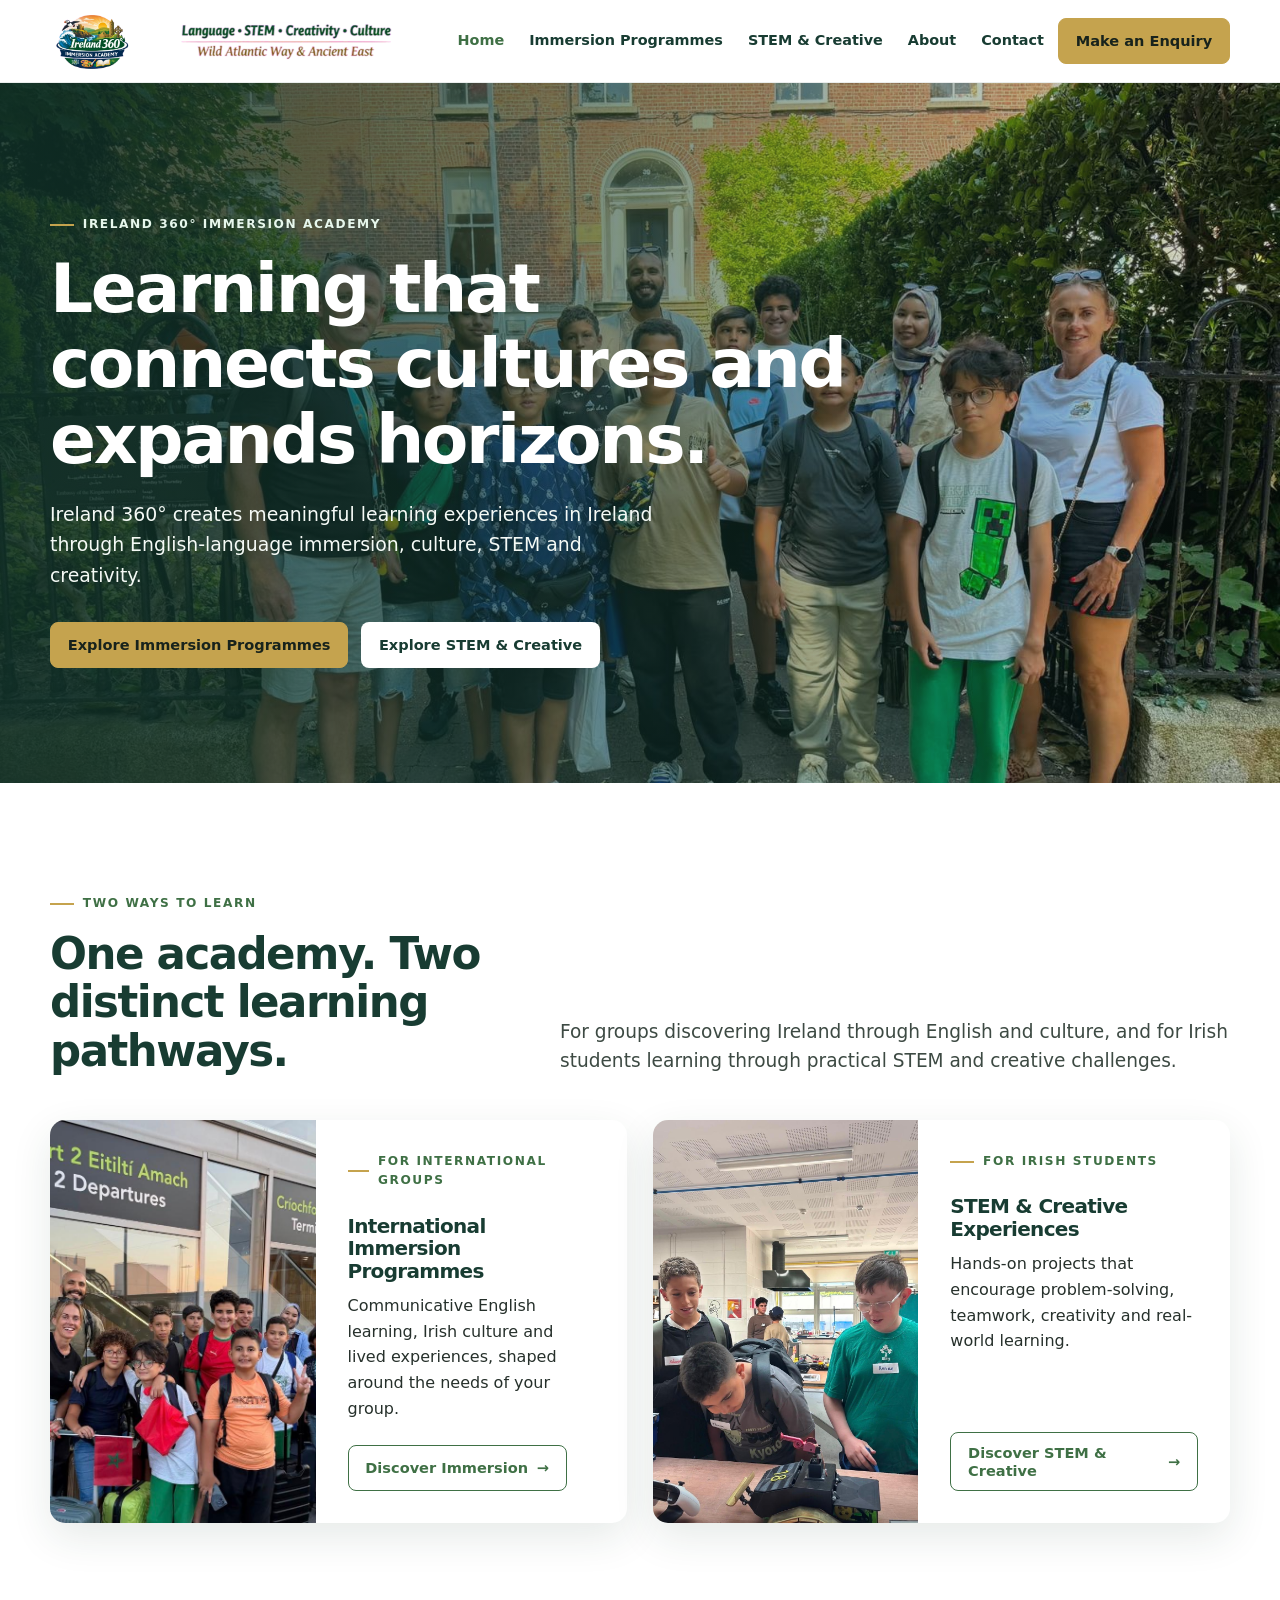
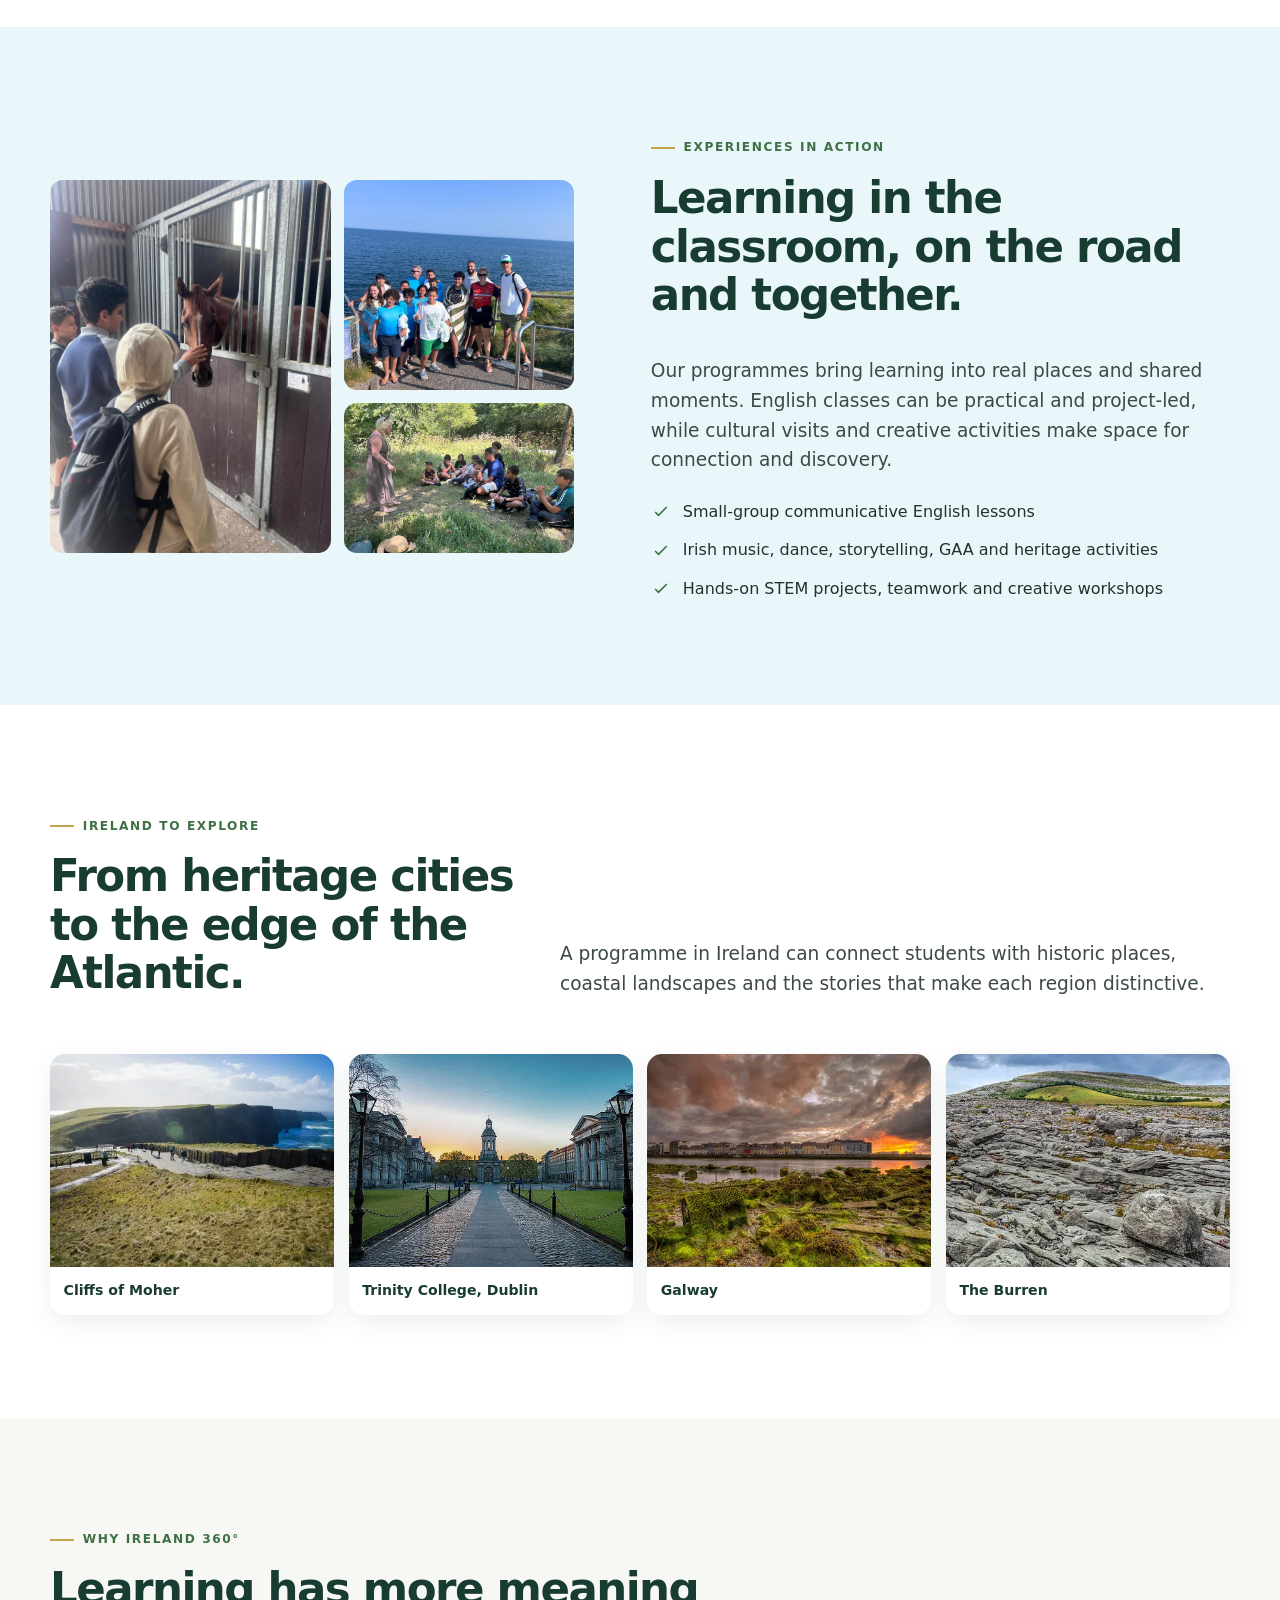
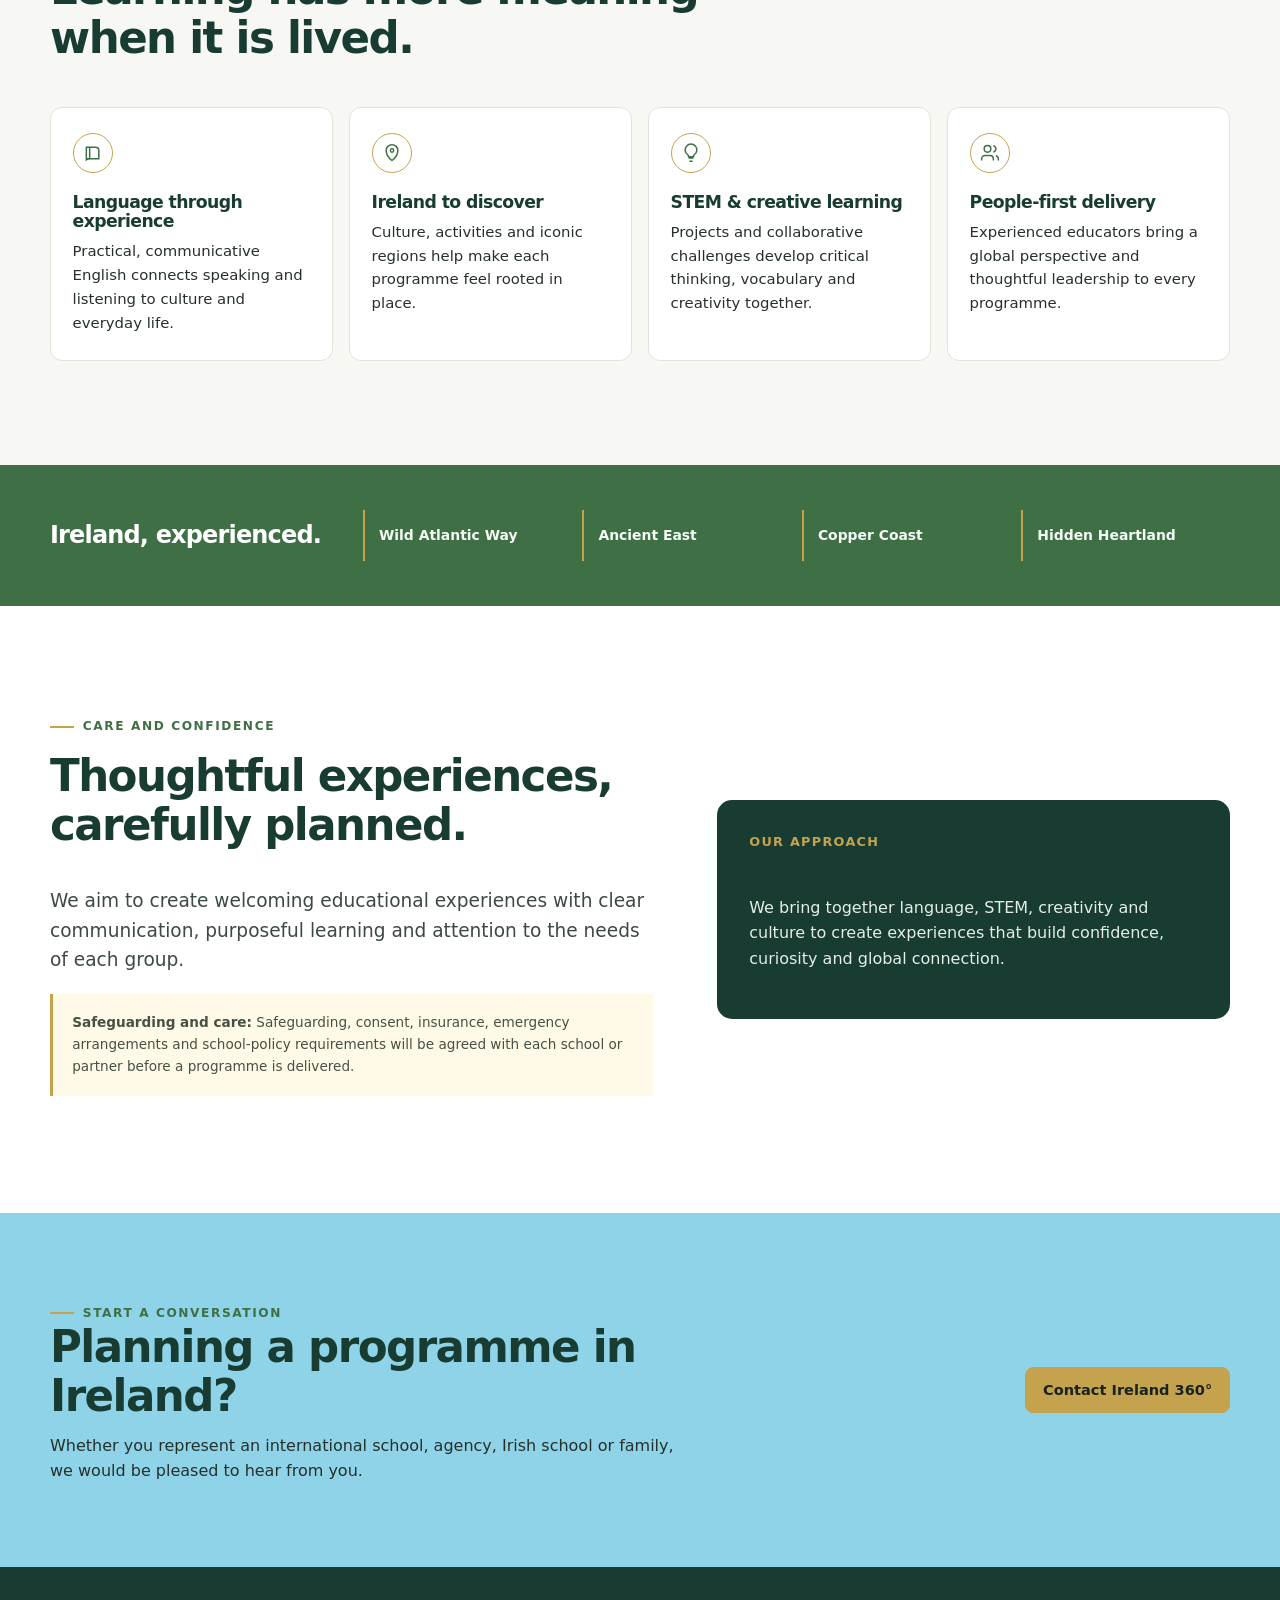
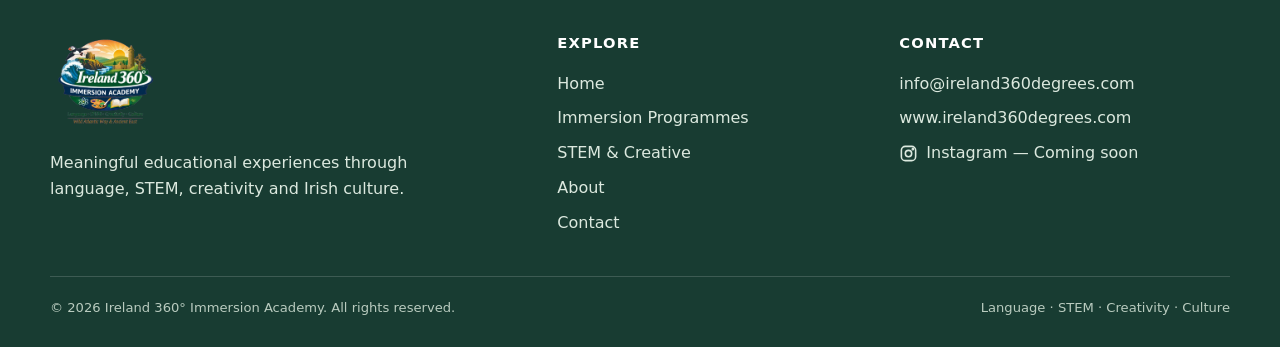
==== commit 61da8188: "Fix STEM media layout and Instagram placeholder" ====
--- a/index.html
+++ b/index.html
@@ -62,7 +62,7 @@
 
     <section class="cta-band"><div class="container cta-band__inner"><div><p class="eyebrow">Start a conversation</p><h2>Planning a programme in Ireland?</h2><p>Whether you represent an international school, agency, Irish school or family, we would be pleased to hear from you.</p></div><a class="button button--gold" href="contact.html">Contact Ireland 360°</a></div></section>
   </main>
-  <footer class="site-footer"><div class="container"><div class="footer-grid"><div class="footer-brand"><img src="assets/logo-removebg-preview.png" alt="Ireland 360° Immersion Academy"><p>Meaningful educational experiences through language, STEM, creativity and Irish culture.</p></div><div><p class="footer-title">Explore</p><nav class="footer-links" aria-label="Footer navigation"><a href="index.html">Home</a><a href="immersion.html">Immersion Programmes</a><a href="stem-creative.html">STEM &amp; Creative</a><a href="about.html">About</a><a href="contact.html">Contact</a></nav></div><div><p class="footer-title">Contact</p><div class="footer-links"><a href="mailto:info@ireland360degrees.com">info@ireland360degrees.com</a><a href="https://www.ireland360degrees.com">www.ireland360degrees.com</a><a class="instagram" href="#" aria-label="Instagram profile (URL to be confirmed)"><svg viewBox="0 0 24 24" fill="none" stroke="currentColor" stroke-width="2" aria-hidden="true"><rect x="3" y="3" width="18" height="18" rx="5"/><circle cx="12" cy="12" r="4"/><circle cx="17.5" cy="6.5" r=".7" fill="currentColor"/></svg>Instagram — URL to be confirmed</a></div></div></div><div class="footer-bottom"><span>© 2026 Ireland 360° Immersion Academy. All rights reserved.</span><span>Static prototype</span></div></div></footer>
+  <footer class="site-footer"><div class="container"><div class="footer-grid"><div class="footer-brand"><img src="assets/logo-removebg-preview.png" alt="Ireland 360° Immersion Academy"><p>Meaningful educational experiences through language, STEM, creativity and Irish culture.</p></div><div><p class="footer-title">Explore</p><nav class="footer-links" aria-label="Footer navigation"><a href="index.html">Home</a><a href="immersion.html">Immersion Programmes</a><a href="stem-creative.html">STEM &amp; Creative</a><a href="about.html">About</a><a href="contact.html">Contact</a></nav></div><div><p class="footer-title">Contact</p><div class="footer-links"><a href="mailto:info@ireland360degrees.com">info@ireland360degrees.com</a><a href="https://www.ireland360degrees.com">www.ireland360degrees.com</a><a class="instagram" href="#" aria-label="Instagram profile (Coming soon)"><svg viewBox="0 0 24 24" fill="none" stroke="currentColor" stroke-width="2" aria-hidden="true"><rect x="3" y="3" width="18" height="18" rx="5"/><circle cx="12" cy="12" r="4"/><circle cx="17.5" cy="6.5" r=".7" fill="currentColor"/></svg>Instagram — Coming soon</a></div></div></div><div class="footer-bottom"><span>© 2026 Ireland 360° Immersion Academy. All rights reserved.</span><span>Static prototype</span></div></div></footer>
   <script src="script.js"></script>
 </body>
 </html>
--- a/style.css
+++ b/style.css
@@ -50,7 +50,7 @@
 .site-header .brand { gap: 1rem; }
 .site-header .brand > img:first-child { width: 82px; height: 65px; content: url("assets/logo image-removebg-preview.png"); }
 .site-header .brand .brand__wordmark { display: none; }
-.site-header .brand::after { width: 270px; height: 52px; background: url("assets/logo-writing-upscaled-centred.png") center / contain no-repeat; content: ""; }
+.site-header .brand::after { width: 270px; height: 52px; background: url("assets/logo-writing-upscaled-centred.png") calc(50% + 3px) 50% / contain no-repeat; content: ""; }
 .primary-nav { display: flex; align-items: center; gap: .2rem; }
 .primary-nav a:not(.button) { padding: .6rem .68rem; color: var(--navy); font-size: .9rem; font-weight: 700; }
 .primary-nav a:not(.button):hover, .primary-nav a[aria-current="page"] { color: var(--forest); }
@@ -139,8 +139,8 @@
 .numbered__item p { margin-bottom: 0; }
 .accommodation-grid { display: grid; grid-template-columns: repeat(2, minmax(0, 1fr)); gap: 1.4rem; }
 .accommodation-card { overflow: hidden; border: 1px solid var(--border); border-radius: var(--radius); background: var(--white); box-shadow: 0 8px 22px rgba(24,60,50,.07); }
-.accommodation-card__images { display: grid; grid-template-columns: 1.1fr .9fr; height: 220px; gap: .35rem; background: var(--ivory); }
-.accommodation-card__images img { width: 100%; height: 100%; object-fit: cover; }
+.accommodation-card__images { display: grid; grid-template-columns: minmax(0, 3fr) minmax(110px, 1fr); height: clamp(210px, 22vw, 285px); gap: .35rem; background: var(--ivory); }
+.accommodation-card__images img { width: 100%; height: 100%; object-fit: cover; object-position: center; background: transparent; }
 .accommodation-card__body { position: relative; z-index: 1; padding: 1.5rem; background: var(--white); color: var(--charcoal); }
 .accommodation-card__body h3, .accommodation-card__body p { position: relative; z-index: 1; }
 .accommodation-card__body .eyebrow { margin-bottom: .65rem; }
@@ -150,9 +150,11 @@
 .quote-card { margin: 0; padding: 1.7rem; border-radius: var(--radius); background: var(--white); border: 1px solid var(--border); box-shadow: 0 8px 22px rgba(24,60,50,.07); }
 .quote-card blockquote { margin: 0 0 1rem; color: var(--navy); font-size: 1.03rem; line-height: 1.55; }
 .quote-card figcaption { color: var(--moss); font-size: .88rem; font-weight: 750; }
-.media-feature-grid { display: grid; grid-template-columns: repeat(2, minmax(0, 1fr)); gap: 1.2rem; }
+.media-feature-grid { display: grid; grid-template-columns: repeat(2, minmax(0, 1fr)); gap: 1.2rem; align-items: start; }
+.media-feature-stack { display: grid; gap: 1.2rem; align-content: start; }
 .media-feature-grid figure { margin: 0; overflow: hidden; border-radius: var(--radius); background: var(--white); box-shadow: var(--shadow); }
 .media-feature-grid img { width: 100%; aspect-ratio: 4 / 3; object-fit: cover; }
+.media-feature-grid figure:first-child img { aspect-ratio: 2 / 3; object-fit: cover; }
 .media-feature-grid figcaption { padding: .9rem 1rem 1rem; color: var(--navy); font-weight: 750; }
 
 .about-intro { display: grid; grid-template-columns: 1fr .87fr; align-items: start; gap: 5rem; }
@@ -213,7 +215,7 @@
   .primary-nav a:not(.button) { padding: .75rem; font-size: .96rem; }
   .primary-nav .button { margin-top: .45rem; }
   .site-header .brand > img:first-child { width: 72px; height: 58px; }
-  .site-header .brand::after { width: 220px; height: 45px; }
+  .site-header .brand::after { width: 220px; height: 45px; background-position: calc(50% + 4px) 50%; }
   .section-heading { display: block; }
   .section-heading .lead { margin-top: 1rem; }
   .experience, .split, .confidence, .about-intro, .contact-grid, .contact-layout { grid-template-columns: 1fr; gap: 2.5rem; }
@@ -231,7 +233,7 @@
   .brand img { width: 117px; height: 55px; }
   .site-header .brand { gap: .75rem; }
   .site-header .brand > img:first-child { width: 58px; height: 55px; }
-  .site-header .brand::after { width: 245px; height: 49px; }
+  .site-header .brand::after { width: 245px; height: 49px; background-position: calc(50% + 4px) 50%; }
   .menu-toggle { display: grid; place-items: center; }
   .primary-nav { position: absolute; top: calc(100% + 1px); right: 0; left: 0; display: grid; gap: .25rem; padding: 1rem; border-bottom: 1px solid var(--border); background: var(--white); box-shadow: 0 13px 20px rgba(24,60,50,.1); opacity: 0; pointer-events: none; transform: translateY(-8px); transition: opacity .18s ease, transform .18s ease; }
   .primary-nav[data-open="true"] { opacity: 1; pointer-events: auto; transform: translateY(0); }
@@ -256,7 +258,7 @@
   .split__image { min-height: 320px; }
   .heritage-gallery { grid-template-columns: 1fr 1fr; margin-top: 2.5rem; }
   .accommodation-grid, .testimonial-grid, .media-feature-grid { grid-template-columns: 1fr; }
-  .accommodation-card__images { height: 190px; }
+  .accommodation-card__images { height: 220px; }
   .about-images { grid-template-columns: 1fr 1fr; }
   .about-images img { height: 230px; }
   .about-images--single img { width: min(100%, 520px); aspect-ratio: 1 / 1; height: auto; max-height: none; margin-inline: auto; object-fit: cover; object-position: center 58%; }
@@ -268,7 +270,7 @@
 @media (max-width: 420px) {
   .site-header .brand { gap: .55rem; }
   .site-header .brand > img:first-child { width: 52px; height: 50px; }
-  .site-header .brand::after { width: 205px; height: 43px; }
+  .site-header .brand::after { width: 205px; height: 43px; background-position: calc(50% + 4px) 50%; }
   .hero-actions { display: grid; }
   .hero-actions .button { width: 100%; }
   .region-list { grid-template-columns: 1fr; }
@@ -276,6 +278,11 @@
   .about-images img:last-child { margin-top: 0; }
 }
 
+@media (max-width: 600px) {
+  .accommodation-card__images { grid-template-columns: 1fr; height: auto; gap: .35rem; }
+  .accommodation-card__images img { aspect-ratio: 16 / 9; height: auto; }
+}
+
 @media (prefers-reduced-motion: reduce) {
   html { scroll-behavior: auto; }
   *, *::before, *::after { transition-duration: .01ms !important; animation-duration: .01ms !important; animation-iteration-count: 1 !important; }
